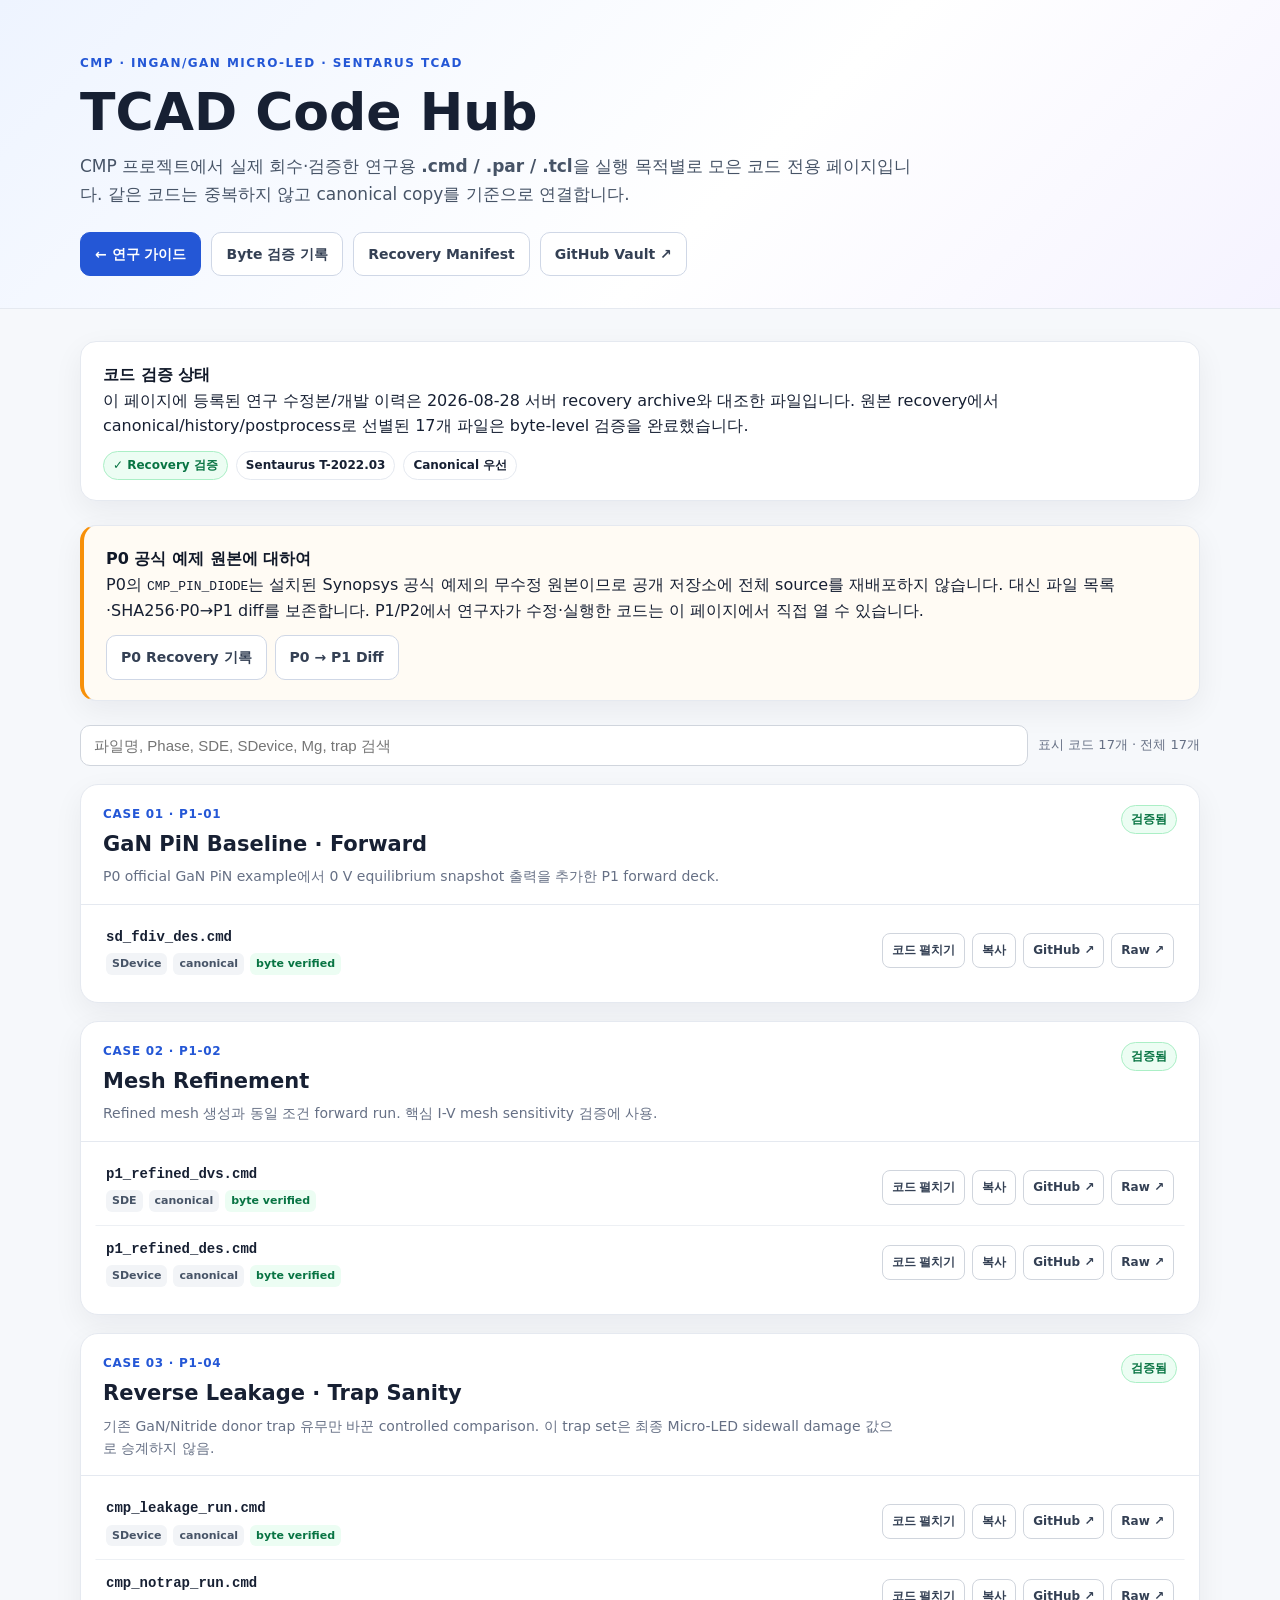
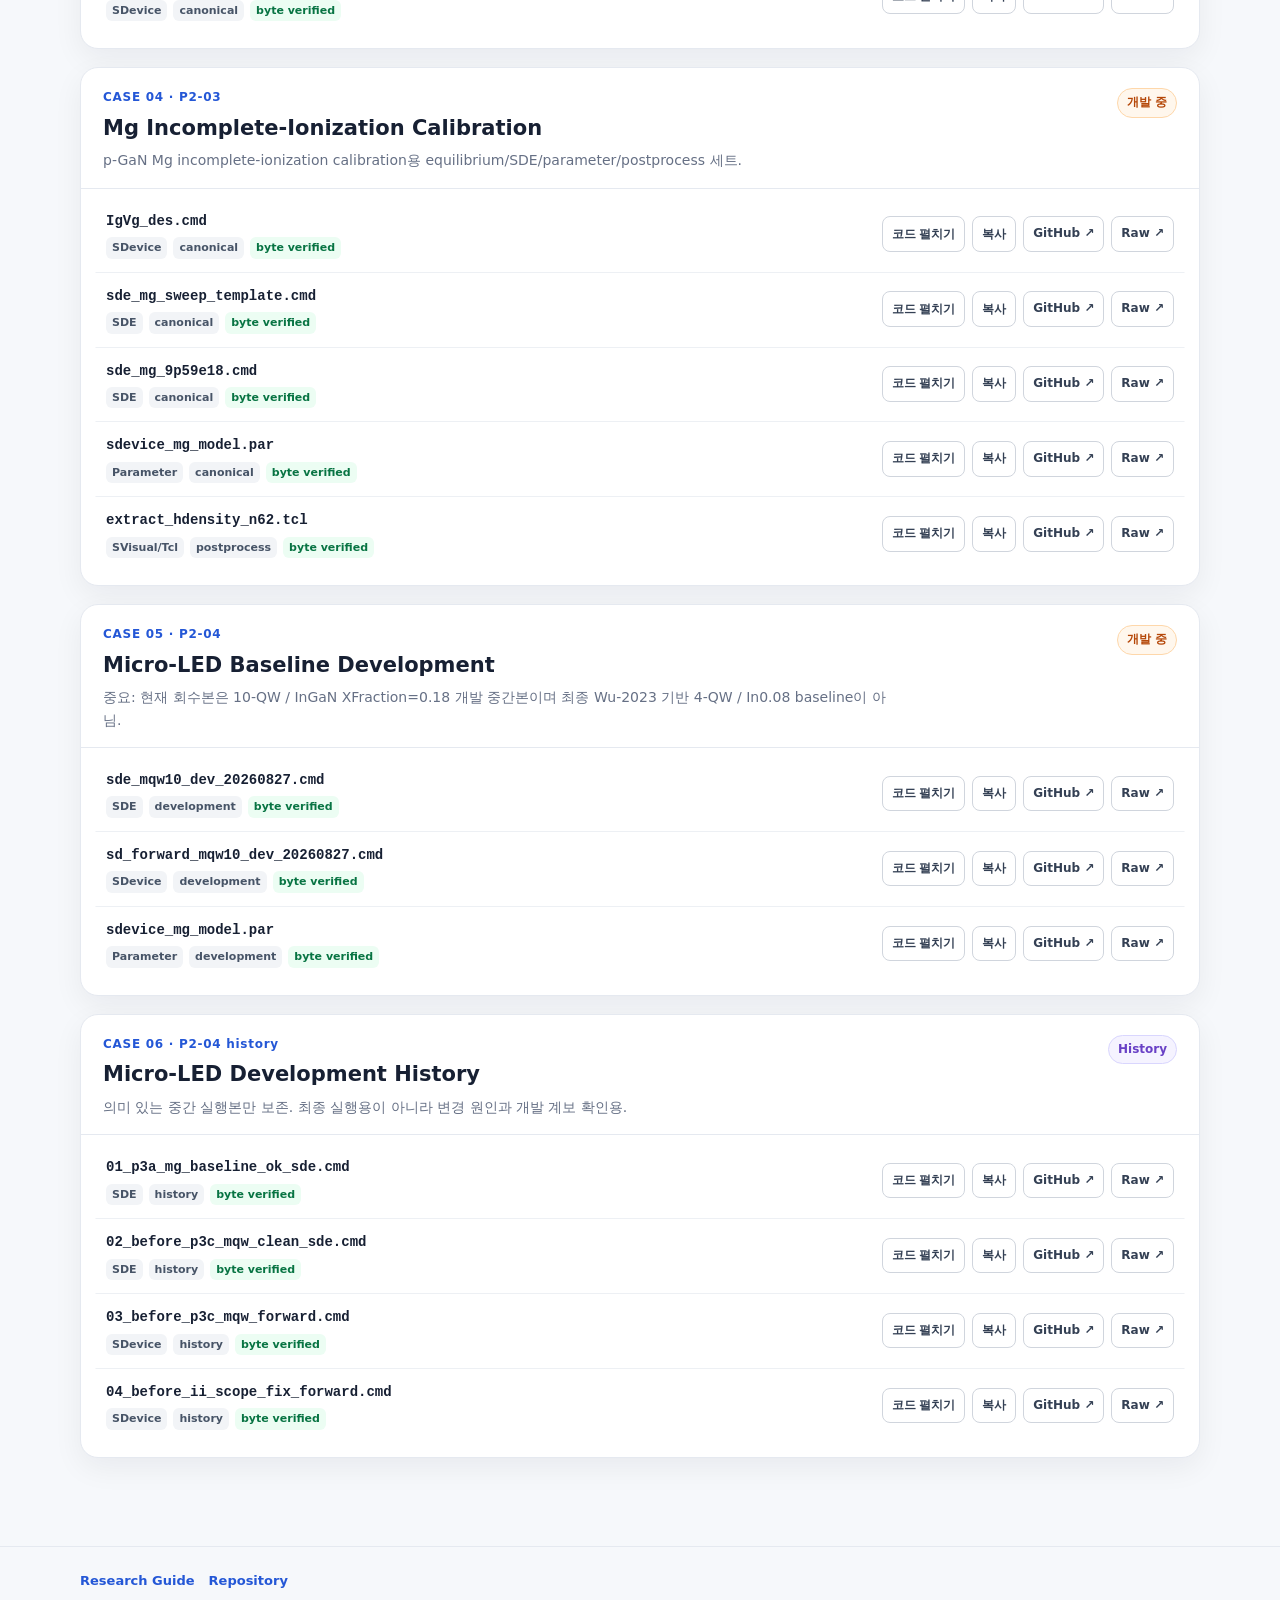
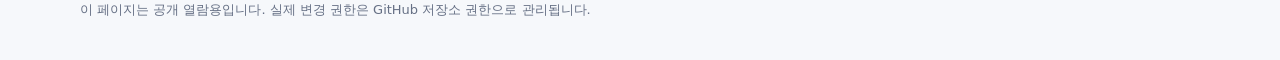
==== cmp-microled-code/index.html @ 0dbc2d39 "Create CMP TCAD code collection site" ====
<!doctype html>
<html lang="ko">
<head>
<meta charset="utf-8" />
<meta name="viewport" content="width=device-width, initial-scale=1" />
<title>CMP Micro-LED TCAD Code Hub</title>
<meta name="description" content="CMP InGaN/GaN Micro-LED Sentaurus TCAD command, parameter and Tcl code collection" />
<style>
:root{--bg:#f6f8fb;--card:#fff;--ink:#172033;--muted:#667085;--line:#e5e9f0;--blue:#2457d6;--blue2:#eef4ff;--green:#087443;--greenbg:#ecfdf3;--orange:#b54708;--orangebg:#fff7ed;--purple:#6941c6;--purplebg:#f5f3ff;--shadow:0 10px 30px rgba(16,24,40,.06)}
*{box-sizing:border-box}body{margin:0;background:var(--bg);color:var(--ink);font-family:Inter,Pretendard,"Noto Sans KR",system-ui,-apple-system,BlinkMacSystemFont,"Segoe UI",sans-serif;line-height:1.6}.wrap{width:min(1120px,calc(100% - 32px));margin:0 auto}.hero{padding:54px 0 32px;background:linear-gradient(135deg,#eef4ff 0%,#fff 58%,#f5f3ff 100%);border-bottom:1px solid var(--line)}.eyebrow{font-size:12px;font-weight:800;letter-spacing:.12em;color:var(--blue);text-transform:uppercase}.hero h1{font-size:clamp(30px,5vw,52px);line-height:1.12;margin:10px 0 12px}.lead{max-width:850px;color:#475467;font-size:17px;margin:0}.hero-actions{display:flex;flex-wrap:wrap;gap:10px;margin-top:24px}.btn{display:inline-flex;align-items:center;gap:7px;border:1px solid #cfd7e6;border-radius:10px;background:#fff;color:#344054;text-decoration:none;padding:10px 14px;font-weight:750;font-size:14px;cursor:pointer}.btn:hover{border-color:#9eb3df;transform:translateY(-1px)}.btn.primary{background:var(--blue);color:#fff;border-color:var(--blue)}main{padding:32px 0 70px}.notice{background:#fff;border:1px solid var(--line);border-radius:16px;padding:20px 22px;box-shadow:var(--shadow);margin-bottom:24px}.notice strong{color:#101828}.warning{border-left:4px solid #f79009;background:#fffbf4}.meta-row{display:flex;flex-wrap:wrap;gap:8px;margin-top:12px}.badge{display:inline-flex;align-items:center;border-radius:999px;padding:4px 9px;font-size:12px;font-weight:800;border:1px solid var(--line);background:#fff}.badge.ok{color:var(--green);background:var(--greenbg);border-color:#abefc6}.badge.dev{color:var(--orange);background:var(--orangebg);border-color:#fed7aa}.badge.history{color:var(--purple);background:var(--purplebg);border-color:#d9d6fe}.toolbar{display:flex;gap:10px;align-items:center;margin:24px 0 18px}.search{flex:1;border:1px solid #d0d5dd;border-radius:10px;padding:11px 13px;font-size:15px;background:#fff}.count{font-size:13px;color:var(--muted);white-space:nowrap}.group{background:var(--card);border:1px solid var(--line);border-radius:18px;box-shadow:var(--shadow);margin:0 0 18px;overflow:hidden}.group-head{padding:20px 22px 16px;border-bottom:1px solid var(--line);display:flex;gap:18px;justify-content:space-between;align-items:flex-start}.group-kicker{font-size:12px;font-weight:850;color:var(--blue);letter-spacing:.06em}.group h2{margin:4px 0 4px;font-size:21px}.group-note{margin:0;color:var(--muted);font-size:14px;max-width:800px}.file-list{padding:8px 14px 14px}.file{border:1px solid transparent;border-radius:12px;padding:12px 10px}.file+.file{border-top-color:#edf0f4;border-top-left-radius:0;border-top-right-radius:0}.file-top{display:flex;gap:12px;justify-content:space-between;align-items:center}.file-name{font-family:"Cascadia Code","SFMono-Regular",Consolas,monospace;font-size:14px;font-weight:700;overflow-wrap:anywhere}.file-sub{display:flex;flex-wrap:wrap;gap:6px;margin-top:5px}.mini{font-size:11px;font-weight:800;color:#475467;background:#f2f4f7;border-radius:6px;padding:2px 6px}.mini.verified{color:var(--green);background:var(--greenbg)}.file-actions{display:flex;flex-wrap:wrap;gap:7px;justify-content:flex-end}.smallbtn{border:1px solid #d0d5dd;border-radius:8px;background:#fff;color:#344054;padding:7px 9px;font-size:12px;font-weight:750;text-decoration:none;cursor:pointer}.smallbtn:hover{background:#f9fafb}.codebox{display:none;margin-top:11px;background:#101828;color:#e4e7ec;border-radius:10px;padding:14px;max-height:520px;overflow:auto;font-family:"Cascadia Code","SFMono-Regular",Consolas,monospace;font-size:12px;line-height:1.55;white-space:pre}.codebox.open{display:block}.empty{padding:40px;text-align:center;color:var(--muted)}footer{border-top:1px solid var(--line);padding:24px 0 40px;color:var(--muted);font-size:13px}.footlinks{display:flex;flex-wrap:wrap;gap:14px;margin-bottom:8px}.footlinks a{color:var(--blue);text-decoration:none;font-weight:750}@media(max-width:700px){.group-head,.file-top{flex-direction:column}.file-actions{justify-content:flex-start}.toolbar{align-items:stretch;flex-direction:column}.count{white-space:normal}}
</style>
</head>
<body>
<header class="hero"><div class="wrap">
  <div class="eyebrow">CMP · InGaN/GaN MICRO-LED · SENTARUS TCAD</div>
  <h1>TCAD Code Hub</h1>
  <p class="lead">CMP 프로젝트에서 실제 회수·검증한 연구용 <strong>.cmd / .par / .tcl</strong>을 실행 목적별로 모은 코드 전용 페이지입니다. 같은 코드는 중복하지 않고 canonical copy를 기준으로 연결합니다.</p>
  <div class="hero-actions">
    <a class="btn primary" href="../cmp-microled-guide/">← 연구 가이드</a>
    <a class="btn" href="../cmp-microled-guide/tcad-vault/2026-08-28_COMMAND_BYTE_VERIFICATION.md">Byte 검증 기록</a>
    <a class="btn" href="../cmp-microled-guide/tcad-vault/2026-08-28_COMMAND_RECOVERY_MANIFEST.md">Recovery Manifest</a>
    <a class="btn" href="https://github.com/TaekGyu0801/LEE-TAEK-GYU.github.io/tree/main/cmp-microled-guide/tcad-vault" target="_blank" rel="noopener">GitHub Vault ↗</a>
  </div>
</div></header>
<main class="wrap">
  <section class="notice">
    <strong>코드 검증 상태</strong><br>
    이 페이지에 등록된 연구 수정본/개발 이력은 2026-08-28 서버 recovery archive와 대조한 파일입니다. 원본 recovery에서 canonical/history/postprocess로 선별된 17개 파일은 byte-level 검증을 완료했습니다.
    <div class="meta-row"><span class="badge ok">✓ Recovery 검증</span><span class="badge">Sentaurus T-2022.03</span><span class="badge">Canonical 우선</span></div>
  </section>
  <section class="notice warning">
    <strong>P0 공식 예제 원본에 대하여</strong><br>
    P0의 <code>CMP_PIN_DIODE</code>는 설치된 Synopsys 공식 예제의 무수정 원본이므로 공개 저장소에 전체 source를 재배포하지 않습니다. 대신 파일 목록·SHA256·P0→P1 diff를 보존합니다. P1/P2에서 연구자가 수정·실행한 코드는 이 페이지에서 직접 열 수 있습니다.
    <div class="meta-row"><a class="btn" href="../cmp-microled-guide/tcad-vault/P0/P0-02/README.md">P0 Recovery 기록</a><a class="btn" href="../cmp-microled-guide/tcad-vault/P0/P0-02/P0_TO_P1_DIFF.md">P0 → P1 Diff</a></div>
  </section>

  <div class="toolbar"><input id="search" class="search" type="search" placeholder="파일명, Phase, SDE, SDevice, Mg, trap 검색" /><div id="count" class="count">불러오는 중…</div></div>
  <div id="groups"><div class="empty">코드 목록 불러오는 중…</div></div>
</main>
<footer><div class="wrap"><div class="footlinks"><a href="../cmp-microled-guide/">Research Guide</a><a href="https://github.com/TaekGyu0801/LEE-TAEK-GYU.github.io" target="_blank" rel="noopener">Repository</a></div><div>이 페이지는 공개 열람용입니다. 실제 변경 권한은 GitHub 저장소 권한으로 관리됩니다.</div></div></footer>
<script>
const repo='TaekGyu0801/LEE-TAEK-GYU.github.io';
const branch='main';
let manifest=null;
const groupsEl=document.getElementById('groups');
const searchEl=document.getElementById('search');
const countEl=document.getElementById('count');
const esc=s=>String(s).replace(/[&<>"']/g,c=>({'&':'&amp;','<':'&lt;','>':'&gt;','"':'&quot;',"'":'&#039;'}[c]));
function statusBadge(s){
 if(s==='verified') return '<span class="badge ok">검증됨</span>';
 if(s==='development'||s==='in-progress') return '<span class="badge dev">개발 중</span>';
 return '<span class="badge history">History</span>';
}
function gh(path){return `https://github.com/${repo}/blob/${branch}/${path}`}
function raw(path){return `https://raw.githubusercontent.com/${repo}/${branch}/${path}`}
function local(path){return `../${path}`}
function render(q=''){
 const query=q.trim().toLowerCase(); let visibleFiles=0; let html='';
 for(const g of manifest.groups){
   const files=g.files.filter(f=>!query || `${g.phase} ${g.title} ${g.note} ${f.name} ${f.type} ${f.state}`.toLowerCase().includes(query));
   if(!files.length) continue; visibleFiles+=files.length;
   html+=`<section class="group"><div class="group-head"><div><div class="group-kicker">CASE ${esc(g.id)} · ${esc(g.phase)}</div><h2>${esc(g.title)}</h2><p class="group-note">${esc(g.note)}</p></div>${statusBadge(g.status)}</div><div class="file-list">`;
   for(const f of files){
     html+=`<article class="file" data-path="${esc(f.path)}"><div class="file-top"><div><div class="file-name">${esc(f.name)}</div><div class="file-sub"><span class="mini">${esc(f.type)}</span><span class="mini">${esc(f.state)}</span>${f.verified?'<span class="mini verified">byte verified</span>':''}</div></div><div class="file-actions"><button class="smallbtn view" type="button">코드 펼치기</button><button class="smallbtn copy" type="button">복사</button><a class="smallbtn" href="${gh(f.path)}" target="_blank" rel="noopener">GitHub ↗</a><a class="smallbtn" href="${raw(f.path)}" target="_blank" rel="noopener">Raw ↗</a></div></div><pre class="codebox">코드 불러오는 중…</pre></article>`;
   }
   html+='</div></section>';
 }
 groupsEl.innerHTML=html||'<div class="empty">검색 결과가 없습니다.</div>';
 countEl.textContent=`표시 코드 ${visibleFiles}개 · 전체 ${manifest.groups.reduce((n,g)=>n+g.files.length,0)}개`;
 wire();
}
async function getCode(article){
 const box=article.querySelector('.codebox');
 if(box.dataset.loaded==='1') return box.textContent;
 const path=article.dataset.path;
 const r=await fetch(local(path),{cache:'no-store'});
 if(!r.ok) throw new Error(`HTTP ${r.status}`);
 const text=await r.text(); box.textContent=text; box.dataset.loaded='1'; return text;
}
function wire(){
 document.querySelectorAll('.file').forEach(a=>{
   a.querySelector('.view')?.addEventListener('click',async e=>{const box=a.querySelector('.codebox'); if(box.classList.contains('open')){box.classList.remove('open');e.currentTarget.textContent='코드 펼치기';return;} try{await getCode(a);box.classList.add('open');e.currentTarget.textContent='코드 접기';}catch(err){box.textContent='코드를 불러오지 못했습니다. GitHub/Raw 버튼을 사용해 주세요.';box.classList.add('open');}});
   a.querySelector('.copy')?.addEventListener('click',async e=>{try{const text=await getCode(a);await navigator.clipboard.writeText(text);const old=e.currentTarget.textContent;e.currentTarget.textContent='복사됨 ✓';setTimeout(()=>e.currentTarget.textContent=old,1200);}catch(err){e.currentTarget.textContent='복사 실패';}});
 });
}
fetch('code-manifest.json',{cache:'no-store'}).then(r=>r.json()).then(m=>{manifest=m;render();}).catch(()=>groupsEl.innerHTML='<div class="empty">code-manifest.json을 불러오지 못했습니다.</div>');
searchEl.addEventListener('input',()=>manifest&&render(searchEl.value));
</script>
</body>
</html>
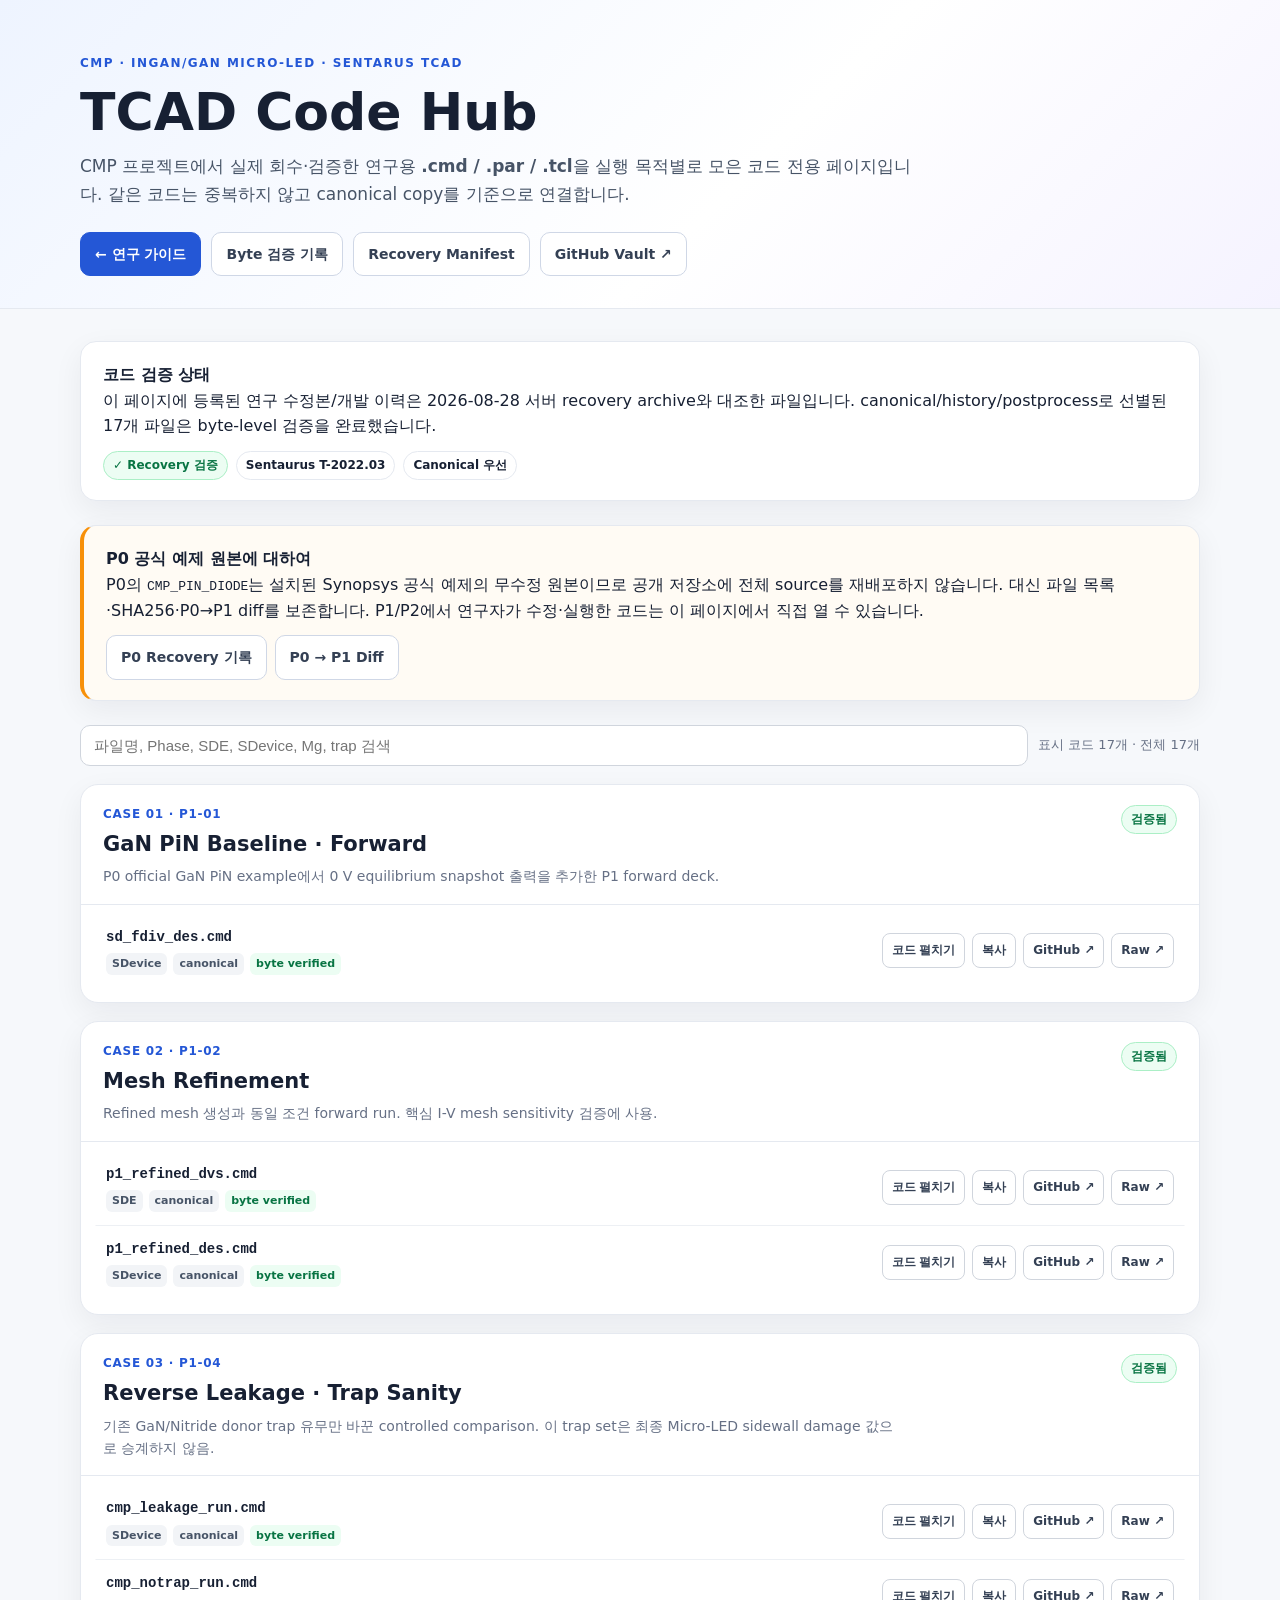
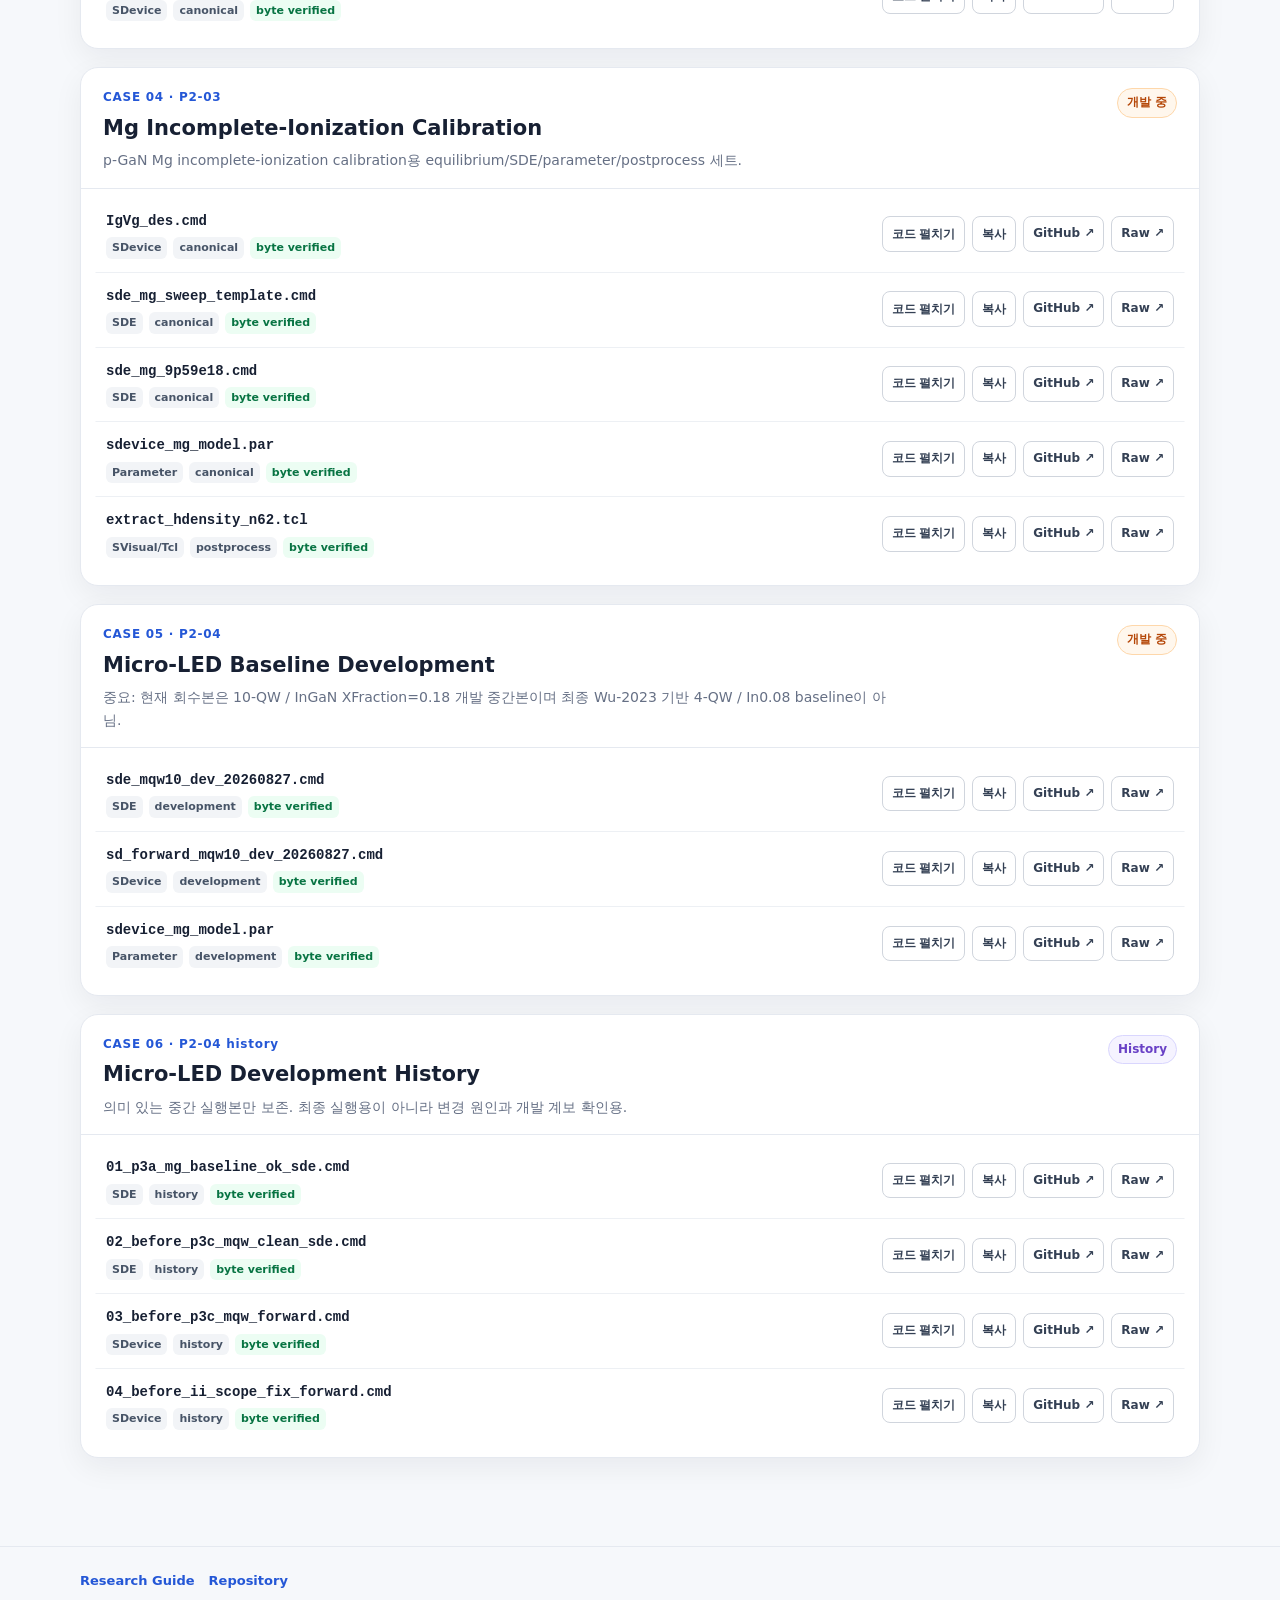
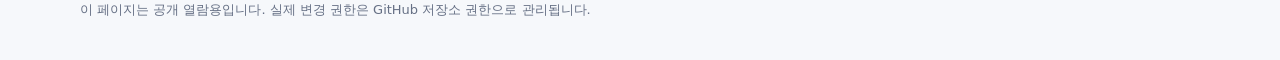
==== commit d6ec1194: "Fix Code Hub expandable code loading with Raw and GitHub API fallback" ====
--- a/cmp-microled-code/index.html
+++ b/cmp-microled-code/index.html
@@ -3,11 +3,12 @@
 <head>
 <meta charset="utf-8" />
 <meta name="viewport" content="width=device-width, initial-scale=1" />
+<meta http-equiv="Cache-Control" content="no-cache, no-store, must-revalidate" />
 <title>CMP Micro-LED TCAD Code Hub</title>
 <meta name="description" content="CMP InGaN/GaN Micro-LED Sentaurus TCAD command, parameter and Tcl code collection" />
 <style>
-:root{--bg:#f6f8fb;--card:#fff;--ink:#172033;--muted:#667085;--line:#e5e9f0;--blue:#2457d6;--blue2:#eef4ff;--green:#087443;--greenbg:#ecfdf3;--orange:#b54708;--orangebg:#fff7ed;--purple:#6941c6;--purplebg:#f5f3ff;--shadow:0 10px 30px rgba(16,24,40,.06)}
-*{box-sizing:border-box}body{margin:0;background:var(--bg);color:var(--ink);font-family:Inter,Pretendard,"Noto Sans KR",system-ui,-apple-system,BlinkMacSystemFont,"Segoe UI",sans-serif;line-height:1.6}.wrap{width:min(1120px,calc(100% - 32px));margin:0 auto}.hero{padding:54px 0 32px;background:linear-gradient(135deg,#eef4ff 0%,#fff 58%,#f5f3ff 100%);border-bottom:1px solid var(--line)}.eyebrow{font-size:12px;font-weight:800;letter-spacing:.12em;color:var(--blue);text-transform:uppercase}.hero h1{font-size:clamp(30px,5vw,52px);line-height:1.12;margin:10px 0 12px}.lead{max-width:850px;color:#475467;font-size:17px;margin:0}.hero-actions{display:flex;flex-wrap:wrap;gap:10px;margin-top:24px}.btn{display:inline-flex;align-items:center;gap:7px;border:1px solid #cfd7e6;border-radius:10px;background:#fff;color:#344054;text-decoration:none;padding:10px 14px;font-weight:750;font-size:14px;cursor:pointer}.btn:hover{border-color:#9eb3df;transform:translateY(-1px)}.btn.primary{background:var(--blue);color:#fff;border-color:var(--blue)}main{padding:32px 0 70px}.notice{background:#fff;border:1px solid var(--line);border-radius:16px;padding:20px 22px;box-shadow:var(--shadow);margin-bottom:24px}.notice strong{color:#101828}.warning{border-left:4px solid #f79009;background:#fffbf4}.meta-row{display:flex;flex-wrap:wrap;gap:8px;margin-top:12px}.badge{display:inline-flex;align-items:center;border-radius:999px;padding:4px 9px;font-size:12px;font-weight:800;border:1px solid var(--line);background:#fff}.badge.ok{color:var(--green);background:var(--greenbg);border-color:#abefc6}.badge.dev{color:var(--orange);background:var(--orangebg);border-color:#fed7aa}.badge.history{color:var(--purple);background:var(--purplebg);border-color:#d9d6fe}.toolbar{display:flex;gap:10px;align-items:center;margin:24px 0 18px}.search{flex:1;border:1px solid #d0d5dd;border-radius:10px;padding:11px 13px;font-size:15px;background:#fff}.count{font-size:13px;color:var(--muted);white-space:nowrap}.group{background:var(--card);border:1px solid var(--line);border-radius:18px;box-shadow:var(--shadow);margin:0 0 18px;overflow:hidden}.group-head{padding:20px 22px 16px;border-bottom:1px solid var(--line);display:flex;gap:18px;justify-content:space-between;align-items:flex-start}.group-kicker{font-size:12px;font-weight:850;color:var(--blue);letter-spacing:.06em}.group h2{margin:4px 0 4px;font-size:21px}.group-note{margin:0;color:var(--muted);font-size:14px;max-width:800px}.file-list{padding:8px 14px 14px}.file{border:1px solid transparent;border-radius:12px;padding:12px 10px}.file+.file{border-top-color:#edf0f4;border-top-left-radius:0;border-top-right-radius:0}.file-top{display:flex;gap:12px;justify-content:space-between;align-items:center}.file-name{font-family:"Cascadia Code","SFMono-Regular",Consolas,monospace;font-size:14px;font-weight:700;overflow-wrap:anywhere}.file-sub{display:flex;flex-wrap:wrap;gap:6px;margin-top:5px}.mini{font-size:11px;font-weight:800;color:#475467;background:#f2f4f7;border-radius:6px;padding:2px 6px}.mini.verified{color:var(--green);background:var(--greenbg)}.file-actions{display:flex;flex-wrap:wrap;gap:7px;justify-content:flex-end}.smallbtn{border:1px solid #d0d5dd;border-radius:8px;background:#fff;color:#344054;padding:7px 9px;font-size:12px;font-weight:750;text-decoration:none;cursor:pointer}.smallbtn:hover{background:#f9fafb}.codebox{display:none;margin-top:11px;background:#101828;color:#e4e7ec;border-radius:10px;padding:14px;max-height:520px;overflow:auto;font-family:"Cascadia Code","SFMono-Regular",Consolas,monospace;font-size:12px;line-height:1.55;white-space:pre}.codebox.open{display:block}.empty{padding:40px;text-align:center;color:var(--muted)}footer{border-top:1px solid var(--line);padding:24px 0 40px;color:var(--muted);font-size:13px}.footlinks{display:flex;flex-wrap:wrap;gap:14px;margin-bottom:8px}.footlinks a{color:var(--blue);text-decoration:none;font-weight:750}@media(max-width:700px){.group-head,.file-top{flex-direction:column}.file-actions{justify-content:flex-start}.toolbar{align-items:stretch;flex-direction:column}.count{white-space:normal}}
+:root{--bg:#f6f8fb;--card:#fff;--ink:#172033;--muted:#667085;--line:#e5e9f0;--blue:#2457d6;--green:#087443;--greenbg:#ecfdf3;--orange:#b54708;--orangebg:#fff7ed;--purple:#6941c6;--purplebg:#f5f3ff;--shadow:0 10px 30px rgba(16,24,40,.06)}
+*{box-sizing:border-box}body{margin:0;background:var(--bg);color:var(--ink);font-family:Inter,Pretendard,"Noto Sans KR",system-ui,-apple-system,BlinkMacSystemFont,"Segoe UI",sans-serif;line-height:1.6}.wrap{width:min(1120px,calc(100% - 32px));margin:0 auto}.hero{padding:54px 0 32px;background:linear-gradient(135deg,#eef4ff 0%,#fff 58%,#f5f3ff 100%);border-bottom:1px solid var(--line)}.eyebrow{font-size:12px;font-weight:800;letter-spacing:.12em;color:var(--blue);text-transform:uppercase}.hero h1{font-size:clamp(30px,5vw,52px);line-height:1.12;margin:10px 0 12px}.lead{max-width:850px;color:#475467;font-size:17px;margin:0}.hero-actions{display:flex;flex-wrap:wrap;gap:10px;margin-top:24px}.btn{display:inline-flex;align-items:center;gap:7px;border:1px solid #cfd7e6;border-radius:10px;background:#fff;color:#344054;text-decoration:none;padding:10px 14px;font-weight:750;font-size:14px;cursor:pointer}.btn:hover{border-color:#9eb3df;transform:translateY(-1px)}.btn.primary{background:var(--blue);color:#fff;border-color:var(--blue)}main{padding:32px 0 70px}.notice{background:#fff;border:1px solid var(--line);border-radius:16px;padding:20px 22px;box-shadow:var(--shadow);margin-bottom:24px}.warning{border-left:4px solid #f79009;background:#fffbf4}.meta-row{display:flex;flex-wrap:wrap;gap:8px;margin-top:12px}.badge{display:inline-flex;align-items:center;border-radius:999px;padding:4px 9px;font-size:12px;font-weight:800;border:1px solid var(--line);background:#fff}.badge.ok{color:var(--green);background:var(--greenbg);border-color:#abefc6}.badge.dev{color:var(--orange);background:var(--orangebg);border-color:#fed7aa}.badge.history{color:var(--purple);background:var(--purplebg);border-color:#d9d6fe}.toolbar{display:flex;gap:10px;align-items:center;margin:24px 0 18px}.search{flex:1;border:1px solid #d0d5dd;border-radius:10px;padding:11px 13px;font-size:15px;background:#fff}.count{font-size:13px;color:var(--muted);white-space:nowrap}.group{background:var(--card);border:1px solid var(--line);border-radius:18px;box-shadow:var(--shadow);margin:0 0 18px;overflow:hidden}.group-head{padding:20px 22px 16px;border-bottom:1px solid var(--line);display:flex;gap:18px;justify-content:space-between;align-items:flex-start}.group-kicker{font-size:12px;font-weight:850;color:var(--blue);letter-spacing:.06em}.group h2{margin:4px 0;font-size:21px}.group-note{margin:0;color:var(--muted);font-size:14px;max-width:800px}.file-list{padding:8px 14px 14px}.file{border:1px solid transparent;border-radius:12px;padding:12px 10px}.file+.file{border-top-color:#edf0f4;border-top-left-radius:0;border-top-right-radius:0}.file-top{display:flex;gap:12px;justify-content:space-between;align-items:center}.file-name{font-family:"Cascadia Code","SFMono-Regular",Consolas,monospace;font-size:14px;font-weight:700;overflow-wrap:anywhere}.file-sub{display:flex;flex-wrap:wrap;gap:6px;margin-top:5px}.mini{font-size:11px;font-weight:800;color:#475467;background:#f2f4f7;border-radius:6px;padding:2px 6px}.mini.verified{color:var(--green);background:var(--greenbg)}.file-actions{display:flex;flex-wrap:wrap;gap:7px;justify-content:flex-end}.smallbtn{border:1px solid #d0d5dd;border-radius:8px;background:#fff;color:#344054;padding:7px 9px;font-size:12px;font-weight:750;text-decoration:none;cursor:pointer}.smallbtn:hover{background:#f9fafb}.codebox{display:none;margin-top:11px;background:#101828;color:#e4e7ec;border-radius:10px;padding:14px;max-height:520px;overflow:auto;font-family:"Cascadia Code","SFMono-Regular",Consolas,monospace;font-size:12px;line-height:1.55;white-space:pre}.codebox.open{display:block}.codebox.loading{color:#b2ccff}.codebox.error{color:#fecdca}.empty{padding:40px;text-align:center;color:var(--muted)}footer{border-top:1px solid var(--line);padding:24px 0 40px;color:var(--muted);font-size:13px}.footlinks{display:flex;flex-wrap:wrap;gap:14px;margin-bottom:8px}.footlinks a{color:var(--blue);text-decoration:none;font-weight:750}@media(max-width:700px){.group-head,.file-top{flex-direction:column}.file-actions{justify-content:flex-start}.toolbar{align-items:stretch;flex-direction:column}.count{white-space:normal}}
 </style>
 </head>
 <body>
@@ -25,7 +26,7 @@
 <main class="wrap">
   <section class="notice">
     <strong>코드 검증 상태</strong><br>
-    이 페이지에 등록된 연구 수정본/개발 이력은 2026-08-28 서버 recovery archive와 대조한 파일입니다. 원본 recovery에서 canonical/history/postprocess로 선별된 17개 파일은 byte-level 검증을 완료했습니다.
+    이 페이지에 등록된 연구 수정본/개발 이력은 2026-08-28 서버 recovery archive와 대조한 파일입니다. canonical/history/postprocess로 선별된 17개 파일은 byte-level 검증을 완료했습니다.
     <div class="meta-row"><span class="badge ok">✓ Recovery 검증</span><span class="badge">Sentaurus T-2022.03</span><span class="badge">Canonical 우선</span></div>
   </section>
   <section class="notice warning">
@@ -33,7 +34,6 @@
     P0의 <code>CMP_PIN_DIODE</code>는 설치된 Synopsys 공식 예제의 무수정 원본이므로 공개 저장소에 전체 source를 재배포하지 않습니다. 대신 파일 목록·SHA256·P0→P1 diff를 보존합니다. P1/P2에서 연구자가 수정·실행한 코드는 이 페이지에서 직접 열 수 있습니다.
     <div class="meta-row"><a class="btn" href="../cmp-microled-guide/tcad-vault/P0/P0-02/README.md">P0 Recovery 기록</a><a class="btn" href="../cmp-microled-guide/tcad-vault/P0/P0-02/P0_TO_P1_DIFF.md">P0 → P1 Diff</a></div>
   </section>
-
   <div class="toolbar"><input id="search" class="search" type="search" placeholder="파일명, Phase, SDE, SDevice, Mg, trap 검색" /><div id="count" class="count">불러오는 중…</div></div>
   <div id="groups"><div class="empty">코드 목록 불러오는 중…</div></div>
 </main>
@@ -46,45 +46,57 @@
 const searchEl=document.getElementById('search');
 const countEl=document.getElementById('count');
 const esc=s=>String(s).replace(/[&<>"']/g,c=>({'&':'&amp;','<':'&lt;','>':'&gt;','"':'&quot;',"'":'&#039;'}[c]));
-function statusBadge(s){
- if(s==='verified') return '<span class="badge ok">검증됨</span>';
- if(s==='development'||s==='in-progress') return '<span class="badge dev">개발 중</span>';
- return '<span class="badge history">History</span>';
-}
+function statusBadge(s){if(s==='verified')return '<span class="badge ok">검증됨</span>';if(s==='development'||s==='in-progress')return '<span class="badge dev">개발 중</span>';return '<span class="badge history">History</span>'}
 function gh(path){return `https://github.com/${repo}/blob/${branch}/${path}`}
 function raw(path){return `https://raw.githubusercontent.com/${repo}/${branch}/${path}`}
-function local(path){return `../${path}`}
+function api(path){return `https://api.github.com/repos/${repo}/contents/${path.split('/').map(encodeURIComponent).join('/')}?ref=${branch}`}
 function render(q=''){
- const query=q.trim().toLowerCase(); let visibleFiles=0; let html='';
+ const query=q.trim().toLowerCase();let visibleFiles=0;let html='';
  for(const g of manifest.groups){
-   const files=g.files.filter(f=>!query || `${g.phase} ${g.title} ${g.note} ${f.name} ${f.type} ${f.state}`.toLowerCase().includes(query));
-   if(!files.length) continue; visibleFiles+=files.length;
-   html+=`<section class="group"><div class="group-head"><div><div class="group-kicker">CASE ${esc(g.id)} · ${esc(g.phase)}</div><h2>${esc(g.title)}</h2><p class="group-note">${esc(g.note)}</p></div>${statusBadge(g.status)}</div><div class="file-list">`;
-   for(const f of files){
-     html+=`<article class="file" data-path="${esc(f.path)}"><div class="file-top"><div><div class="file-name">${esc(f.name)}</div><div class="file-sub"><span class="mini">${esc(f.type)}</span><span class="mini">${esc(f.state)}</span>${f.verified?'<span class="mini verified">byte verified</span>':''}</div></div><div class="file-actions"><button class="smallbtn view" type="button">코드 펼치기</button><button class="smallbtn copy" type="button">복사</button><a class="smallbtn" href="${gh(f.path)}" target="_blank" rel="noopener">GitHub ↗</a><a class="smallbtn" href="${raw(f.path)}" target="_blank" rel="noopener">Raw ↗</a></div></div><pre class="codebox">코드 불러오는 중…</pre></article>`;
-   }
-   html+='</div></section>';
+  const files=g.files.filter(f=>!query||`${g.phase} ${g.title} ${g.note} ${f.name} ${f.type} ${f.state}`.toLowerCase().includes(query));
+  if(!files.length)continue;visibleFiles+=files.length;
+  html+=`<section class="group"><div class="group-head"><div><div class="group-kicker">CASE ${esc(g.id)} · ${esc(g.phase)}</div><h2>${esc(g.title)}</h2><p class="group-note">${esc(g.note)}</p></div>${statusBadge(g.status)}</div><div class="file-list">`;
+  for(const f of files){html+=`<article class="file" data-path="${esc(f.path)}"><div class="file-top"><div><div class="file-name">${esc(f.name)}</div><div class="file-sub"><span class="mini">${esc(f.type)}</span><span class="mini">${esc(f.state)}</span>${f.verified?'<span class="mini verified">byte verified</span>':''}</div></div><div class="file-actions"><button class="smallbtn view" type="button">코드 펼치기</button><button class="smallbtn copy" type="button">복사</button><a class="smallbtn" href="${gh(f.path)}" target="_blank" rel="noopener">GitHub ↗</a><a class="smallbtn" href="${raw(f.path)}" target="_blank" rel="noopener">Raw ↗</a></div></div><pre class="codebox"></pre></article>`}
+  html+='</div></section>';
  }
  groupsEl.innerHTML=html||'<div class="empty">검색 결과가 없습니다.</div>';
  countEl.textContent=`표시 코드 ${visibleFiles}개 · 전체 ${manifest.groups.reduce((n,g)=>n+g.files.length,0)}개`;
  wire();
 }
+function decodeBase64Utf8(value){const binary=atob(value.replace(/\s/g,''));const bytes=Uint8Array.from(binary,c=>c.charCodeAt(0));return new TextDecoder('utf-8').decode(bytes)}
 async function getCode(article){
  const box=article.querySelector('.codebox');
- if(box.dataset.loaded==='1') return box.textContent;
+ if(box.dataset.loaded==='1')return box.textContent;
  const path=article.dataset.path;
- const r=await fetch(local(path),{cache:'no-store'});
- if(!r.ok) throw new Error(`HTTP ${r.status}`);
- const text=await r.text(); box.textContent=text; box.dataset.loaded='1'; return text;
+ box.classList.add('open','loading');box.classList.remove('error');box.textContent='코드 불러오는 중…';
+ try{
+  const r=await fetch(`${raw(path)}?v=${Date.now()}`,{cache:'no-store'});
+  if(r.ok){const text=await r.text();box.textContent=text;box.dataset.loaded='1';box.classList.remove('loading');return text}
+ }catch(e){}
+ try{
+  const r=await fetch(`${api(path)}&v=${Date.now()}`,{cache:'no-store',headers:{'Accept':'application/vnd.github+json'}});
+  if(!r.ok)throw new Error(`GitHub API HTTP ${r.status}`);
+  const data=await r.json();
+  const text=data.encoding==='base64'?decodeBase64Utf8(data.content||''):String(data.content||'');
+  if(!text)throw new Error('empty content');
+  box.textContent=text;box.dataset.loaded='1';box.classList.remove('loading');return text;
+ }catch(e){box.classList.remove('loading');box.classList.add('error');box.textContent=`코드를 자동으로 불러오지 못했습니다.\n오른쪽의 GitHub 또는 Raw 버튼으로 열어 주세요.\n\n오류: ${e.message}`;throw e}
 }
 function wire(){
- document.querySelectorAll('.file').forEach(a=>{
-   a.querySelector('.view')?.addEventListener('click',async e=>{const box=a.querySelector('.codebox'); if(box.classList.contains('open')){box.classList.remove('open');e.currentTarget.textContent='코드 펼치기';return;} try{await getCode(a);box.classList.add('open');e.currentTarget.textContent='코드 접기';}catch(err){box.textContent='코드를 불러오지 못했습니다. GitHub/Raw 버튼을 사용해 주세요.';box.classList.add('open');}});
-   a.querySelector('.copy')?.addEventListener('click',async e=>{try{const text=await getCode(a);await navigator.clipboard.writeText(text);const old=e.currentTarget.textContent;e.currentTarget.textContent='복사됨 ✓';setTimeout(()=>e.currentTarget.textContent=old,1200);}catch(err){e.currentTarget.textContent='복사 실패';}});
+ document.querySelectorAll('.file').forEach(article=>{
+  const view=article.querySelector('.view');const copy=article.querySelector('.copy');const box=article.querySelector('.codebox');
+  view?.addEventListener('click',async()=>{
+   if(box.classList.contains('open')&&box.dataset.loaded==='1'){box.classList.remove('open');view.textContent='코드 펼치기';return}
+   box.classList.add('open');view.textContent='코드 접기';try{await getCode(article)}catch(e){}
+  });
+  copy?.addEventListener('click',async()=>{try{const text=await getCode(article);await navigator.clipboard.writeText(text);copy.textContent='복사됨 ✓';setTimeout(()=>copy.textContent='복사',1200)}catch(e){copy.textContent='복사 실패';setTimeout(()=>copy.textContent='복사',1500)}});
  });
 }
-fetch('code-manifest.json',{cache:'no-store'}).then(r=>r.json()).then(m=>{manifest=m;render();}).catch(()=>groupsEl.innerHTML='<div class="empty">code-manifest.json을 불러오지 못했습니다.</div>');
+async function init(){
+ try{const r=await fetch(`code-manifest.json?v=${Date.now()}`,{cache:'no-store'});if(!r.ok)throw new Error(`HTTP ${r.status}`);manifest=await r.json();render()}catch(e){groupsEl.innerHTML=`<div class="empty">코드 목록을 불러오지 못했습니다.<br>${esc(e.message)}</div>`}
+}
 searchEl.addEventListener('input',()=>manifest&&render(searchEl.value));
+init();
 </script>
 </body>
 </html>
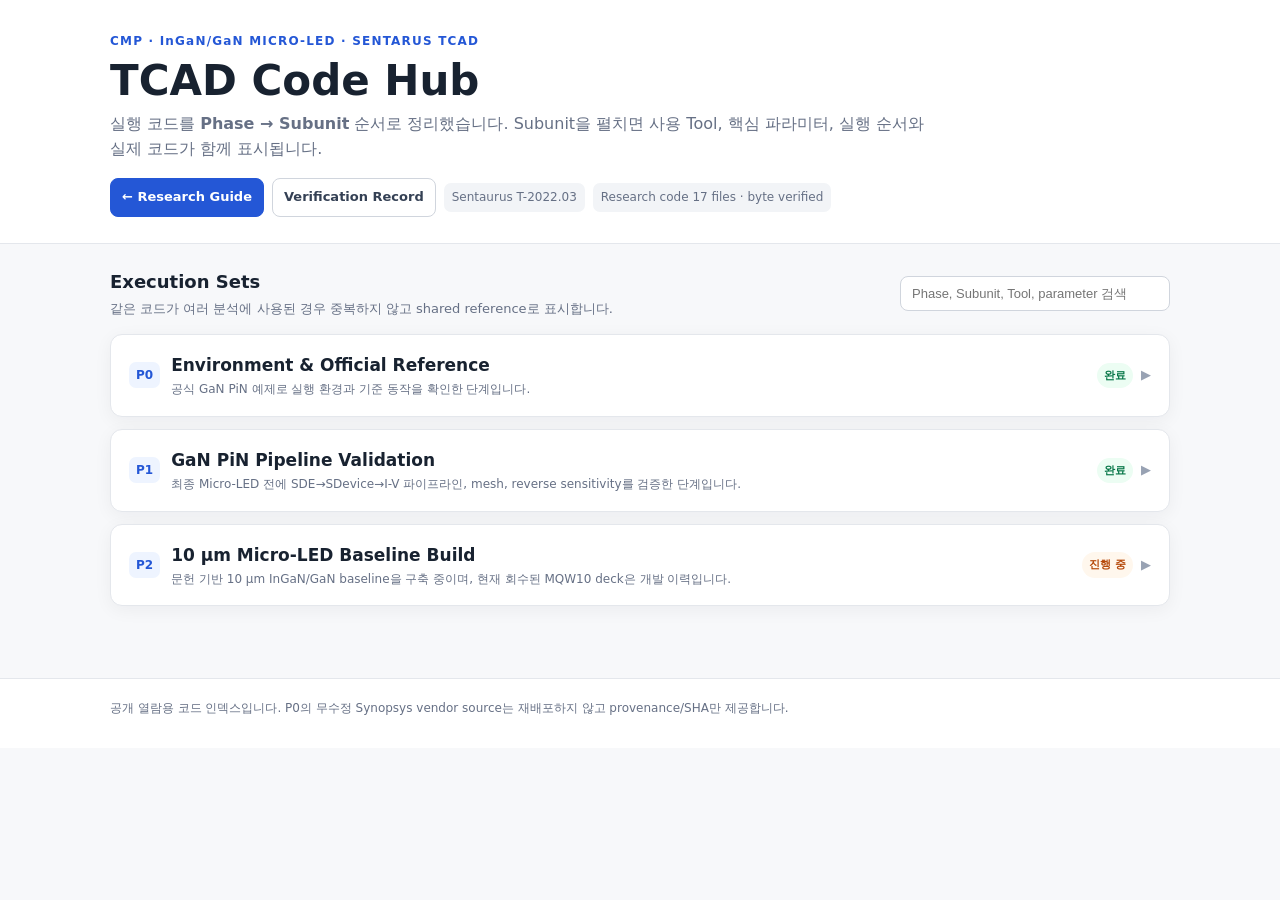
==== commit 72dbd751: "Redesign TCAD Code Hub for professor review" ====
--- a/cmp-microled-code/index.html
+++ b/cmp-microled-code/index.html
@@ -3,100 +3,58 @@
 <head>
 <meta charset="utf-8" />
 <meta name="viewport" content="width=device-width, initial-scale=1" />
-<meta http-equiv="Cache-Control" content="no-cache, no-store, must-revalidate" />
 <title>CMP Micro-LED TCAD Code Hub</title>
-<meta name="description" content="CMP InGaN/GaN Micro-LED Sentaurus TCAD command, parameter and Tcl code collection" />
+<meta name="description" content="Professor-facing CMP Micro-LED Sentaurus TCAD execution code hub" />
 <style>
-:root{--bg:#f6f8fb;--card:#fff;--ink:#172033;--muted:#667085;--line:#e5e9f0;--blue:#2457d6;--green:#087443;--greenbg:#ecfdf3;--orange:#b54708;--orangebg:#fff7ed;--purple:#6941c6;--purplebg:#f5f3ff;--shadow:0 10px 30px rgba(16,24,40,.06)}
-*{box-sizing:border-box}body{margin:0;background:var(--bg);color:var(--ink);font-family:Inter,Pretendard,"Noto Sans KR",system-ui,-apple-system,BlinkMacSystemFont,"Segoe UI",sans-serif;line-height:1.6}.wrap{width:min(1120px,calc(100% - 32px));margin:0 auto}.hero{padding:54px 0 32px;background:linear-gradient(135deg,#eef4ff 0%,#fff 58%,#f5f3ff 100%);border-bottom:1px solid var(--line)}.eyebrow{font-size:12px;font-weight:800;letter-spacing:.12em;color:var(--blue);text-transform:uppercase}.hero h1{font-size:clamp(30px,5vw,52px);line-height:1.12;margin:10px 0 12px}.lead{max-width:850px;color:#475467;font-size:17px;margin:0}.hero-actions{display:flex;flex-wrap:wrap;gap:10px;margin-top:24px}.btn{display:inline-flex;align-items:center;gap:7px;border:1px solid #cfd7e6;border-radius:10px;background:#fff;color:#344054;text-decoration:none;padding:10px 14px;font-weight:750;font-size:14px;cursor:pointer}.btn:hover{border-color:#9eb3df;transform:translateY(-1px)}.btn.primary{background:var(--blue);color:#fff;border-color:var(--blue)}main{padding:32px 0 70px}.notice{background:#fff;border:1px solid var(--line);border-radius:16px;padding:20px 22px;box-shadow:var(--shadow);margin-bottom:24px}.warning{border-left:4px solid #f79009;background:#fffbf4}.meta-row{display:flex;flex-wrap:wrap;gap:8px;margin-top:12px}.badge{display:inline-flex;align-items:center;border-radius:999px;padding:4px 9px;font-size:12px;font-weight:800;border:1px solid var(--line);background:#fff}.badge.ok{color:var(--green);background:var(--greenbg);border-color:#abefc6}.badge.dev{color:var(--orange);background:var(--orangebg);border-color:#fed7aa}.badge.history{color:var(--purple);background:var(--purplebg);border-color:#d9d6fe}.toolbar{display:flex;gap:10px;align-items:center;margin:24px 0 18px}.search{flex:1;border:1px solid #d0d5dd;border-radius:10px;padding:11px 13px;font-size:15px;background:#fff}.count{font-size:13px;color:var(--muted);white-space:nowrap}.group{background:var(--card);border:1px solid var(--line);border-radius:18px;box-shadow:var(--shadow);margin:0 0 18px;overflow:hidden}.group-head{padding:20px 22px 16px;border-bottom:1px solid var(--line);display:flex;gap:18px;justify-content:space-between;align-items:flex-start}.group-kicker{font-size:12px;font-weight:850;color:var(--blue);letter-spacing:.06em}.group h2{margin:4px 0;font-size:21px}.group-note{margin:0;color:var(--muted);font-size:14px;max-width:800px}.file-list{padding:8px 14px 14px}.file{border:1px solid transparent;border-radius:12px;padding:12px 10px}.file+.file{border-top-color:#edf0f4;border-top-left-radius:0;border-top-right-radius:0}.file-top{display:flex;gap:12px;justify-content:space-between;align-items:center}.file-name{font-family:"Cascadia Code","SFMono-Regular",Consolas,monospace;font-size:14px;font-weight:700;overflow-wrap:anywhere}.file-sub{display:flex;flex-wrap:wrap;gap:6px;margin-top:5px}.mini{font-size:11px;font-weight:800;color:#475467;background:#f2f4f7;border-radius:6px;padding:2px 6px}.mini.verified{color:var(--green);background:var(--greenbg)}.file-actions{display:flex;flex-wrap:wrap;gap:7px;justify-content:flex-end}.smallbtn{border:1px solid #d0d5dd;border-radius:8px;background:#fff;color:#344054;padding:7px 9px;font-size:12px;font-weight:750;text-decoration:none;cursor:pointer}.smallbtn:hover{background:#f9fafb}.codebox{display:none;margin-top:11px;background:#101828;color:#e4e7ec;border-radius:10px;padding:14px;max-height:520px;overflow:auto;font-family:"Cascadia Code","SFMono-Regular",Consolas,monospace;font-size:12px;line-height:1.55;white-space:pre}.codebox.open{display:block}.codebox.loading{color:#b2ccff}.codebox.error{color:#fecdca}.empty{padding:40px;text-align:center;color:var(--muted)}footer{border-top:1px solid var(--line);padding:24px 0 40px;color:var(--muted);font-size:13px}.footlinks{display:flex;flex-wrap:wrap;gap:14px;margin-bottom:8px}.footlinks a{color:var(--blue);text-decoration:none;font-weight:750}@media(max-width:700px){.group-head,.file-top{flex-direction:column}.file-actions{justify-content:flex-start}.toolbar{align-items:stretch;flex-direction:column}.count{white-space:normal}}
+:root{--bg:#f7f8fa;--card:#fff;--ink:#182230;--muted:#667085;--line:#e4e7ec;--blue:#2457d6;--bluebg:#eef4ff;--green:#067647;--greenbg:#ecfdf3;--amber:#b54708;--amberbg:#fff7ed;--gray:#475467;--shadow:0 4px 18px rgba(16,24,40,.05)}
+*{box-sizing:border-box}html{scroll-behavior:smooth}body{margin:0;background:var(--bg);color:var(--ink);font-family:Inter,Pretendard,"Noto Sans KR",system-ui,-apple-system,BlinkMacSystemFont,"Segoe UI",sans-serif;line-height:1.55}.wrap{width:min(1060px,calc(100% - 32px));margin:auto}a{color:inherit}.top{background:#fff;border-bottom:1px solid var(--line)}.top .wrap{padding:32px 0 26px}.eyebrow{font-size:12px;font-weight:800;letter-spacing:.1em;color:var(--blue)}h1{font-size:clamp(28px,4vw,42px);margin:6px 0 7px;line-height:1.15}.lead{margin:0;color:var(--muted);max-width:820px}.toprow{display:flex;flex-wrap:wrap;gap:8px;margin-top:17px;align-items:center}.btn{display:inline-flex;align-items:center;border:1px solid #d0d5dd;border-radius:8px;background:#fff;text-decoration:none;padding:8px 11px;font-size:13px;font-weight:750;color:#344054}.btn.primary{background:var(--blue);color:#fff;border-color:var(--blue)}.stat{font-size:12px;color:var(--muted);padding:5px 8px;background:#f2f4f7;border-radius:7px}main{padding:24px 0 60px}.intro{display:flex;justify-content:space-between;gap:18px;align-items:center;margin-bottom:15px}.intro h2{font-size:18px;margin:0}.intro p{margin:3px 0 0;color:var(--muted);font-size:13px}.search{width:270px;max-width:100%;border:1px solid #d0d5dd;border-radius:8px;background:#fff;padding:9px 11px;font-size:13px}.phase{background:#fff;border:1px solid var(--line);border-radius:12px;margin:0 0 12px;box-shadow:var(--shadow);overflow:hidden}.phase>summary{list-style:none;cursor:pointer;padding:17px 18px;display:flex;justify-content:space-between;align-items:center;gap:14px}.phase>summary::-webkit-details-marker,.subunit>summary::-webkit-details-marker{display:none}.phase-title{display:flex;align-items:center;gap:11px;min-width:0}.phase-id{font-weight:850;color:var(--blue);background:var(--bluebg);border-radius:7px;padding:4px 7px;font-size:12px}.phase h2{font-size:17px;margin:0}.phase-note{font-size:12px;color:var(--muted);margin-top:2px}.status{font-size:11px;font-weight:800;padding:4px 7px;border-radius:999px;white-space:nowrap}.status.complete{color:var(--green);background:var(--greenbg)}.status.progress,.status.development{color:var(--amber);background:var(--amberbg)}.status.shared,.status.pending{color:var(--gray);background:#f2f4f7}.chev{font-size:13px;color:#98a2b3;transition:.15s}.phase[open]>summary .chev,.subunit[open]>summary .chev{transform:rotate(90deg)}.phase-body{border-top:1px solid var(--line);padding:9px 12px 12px;background:#fbfcfd}.subunit{background:#fff;border:1px solid var(--line);border-radius:9px;margin:7px 0;overflow:hidden}.subunit>summary{list-style:none;cursor:pointer;padding:13px 14px;display:flex;justify-content:space-between;align-items:center;gap:12px}.sub-title{display:flex;gap:10px;align-items:center}.sub-id{font-family:"Cascadia Code",Consolas,monospace;font-size:12px;font-weight:800;color:#344054}.sub-name{font-size:14px;font-weight:760}.sub-purpose{color:var(--muted);font-size:12px;margin-top:2px}.sub-content{border-top:1px solid var(--line);padding:14px}.warning{margin:0 0 13px;border-left:3px solid #f79009;background:#fffaeb;padding:9px 11px;font-size:12px;color:#7a2e0e}.info-grid{display:grid;grid-template-columns:.9fr 1.15fr 1.15fr;gap:10px;margin-bottom:14px}.panel{border:1px solid var(--line);border-radius:8px;padding:11px;background:#fff}.panel h3{font-size:11px;text-transform:uppercase;letter-spacing:.05em;color:#667085;margin:0 0 7px}.chips{display:flex;flex-wrap:wrap;gap:5px}.chip{font-size:11px;font-weight:700;background:#f2f4f7;border-radius:6px;padding:3px 6px}.compact-list{margin:0;padding-left:16px;font-size:12px;color:#344054}.compact-list li+li{margin-top:4px}.section-title{font-size:12px;font-weight:850;margin:13px 0 7px}.flow{display:flex;flex-wrap:wrap;gap:6px;align-items:center;font-size:12px}.flow-step{border:1px solid #d0d5dd;border-radius:7px;background:#fff;padding:6px 8px}.arrow{color:#98a2b3}.files{border:1px solid var(--line);border-radius:8px;overflow:hidden}.file{background:#fff;padding:10px 11px}.file+.file{border-top:1px solid var(--line)}.file-head{display:flex;justify-content:space-between;gap:12px;align-items:center}.filename{font-family:"Cascadia Code",Consolas,monospace;font-size:12px;font-weight:800;overflow-wrap:anywhere}.role{font-size:11px;color:var(--muted);margin-top:2px}.file-actions{display:flex;gap:5px;flex-wrap:wrap;justify-content:flex-end}.mini-btn{border:1px solid #d0d5dd;border-radius:6px;background:#fff;color:#344054;padding:5px 7px;font-size:11px;font-weight:750;text-decoration:none;cursor:pointer}.code{display:none;margin:9px 0 0;background:#101828;color:#e4e7ec;border-radius:7px;padding:12px;max-height:430px;overflow:auto;white-space:pre;font-family:"Cascadia Code",Consolas,monospace;font-size:11px;line-height:1.52}.code.open{display:block}.code.error{color:#fecdca}.history{margin-top:10px;border:1px dashed #d0d5dd;border-radius:8px}.history>summary{cursor:pointer;padding:9px 11px;font-size:12px;font-weight:780;color:#475467}.records{display:flex;flex-wrap:wrap;gap:6px;margin-top:10px}.record{font-size:11px;color:var(--blue);text-decoration:none;border-bottom:1px solid #bfd0ff}.empty-code{font-size:12px;color:var(--muted);padding:9px 0}.shared-note{font-size:12px;background:#f2f4f7;border-radius:7px;padding:8px 10px;color:#475467}.hidden{display:none!important}footer{border-top:1px solid var(--line);color:var(--muted);font-size:12px;padding:20px 0 30px;background:#fff}@media(max-width:760px){.intro{align-items:flex-start;flex-direction:column}.search{width:100%}.info-grid{grid-template-columns:1fr}.file-head{align-items:flex-start;flex-direction:column}.file-actions{justify-content:flex-start}.phase-note{display:none}}
 </style>
 </head>
 <body>
-<header class="hero"><div class="wrap">
+<header class="top"><div class="wrap">
   <div class="eyebrow">CMP · InGaN/GaN MICRO-LED · SENTARUS TCAD</div>
   <h1>TCAD Code Hub</h1>
-  <p class="lead">CMP 프로젝트에서 실제 회수·검증한 연구용 <strong>.cmd / .par / .tcl</strong>을 실행 목적별로 모은 코드 전용 페이지입니다. 같은 코드는 중복하지 않고 canonical copy를 기준으로 연결합니다.</p>
-  <div class="hero-actions">
-    <a class="btn primary" href="../cmp-microled-guide/">← 연구 가이드</a>
-    <a class="btn" href="../cmp-microled-guide/tcad-vault/2026-08-28_COMMAND_BYTE_VERIFICATION.md">Byte 검증 기록</a>
-    <a class="btn" href="../cmp-microled-guide/tcad-vault/2026-08-28_COMMAND_RECOVERY_MANIFEST.md">Recovery Manifest</a>
-    <a class="btn" href="https://github.com/TaekGyu0801/LEE-TAEK-GYU.github.io/tree/main/cmp-microled-guide/tcad-vault" target="_blank" rel="noopener">GitHub Vault ↗</a>
+  <p class="lead">실행 코드를 <strong>Phase → Subunit</strong> 순서로 정리했습니다. Subunit을 펼치면 사용 Tool, 핵심 파라미터, 실행 순서와 실제 코드가 함께 표시됩니다.</p>
+  <div class="toprow">
+    <a class="btn primary" href="../cmp-microled-guide/">← Research Guide</a>
+    <a class="btn" href="../cmp-microled-guide/tcad-vault/2026-08-28_COMMAND_BYTE_VERIFICATION.md">Verification Record</a>
+    <span class="stat">Sentaurus T-2022.03</span><span class="stat">Research code 17 files · byte verified</span>
   </div>
 </div></header>
 <main class="wrap">
-  <section class="notice">
-    <strong>코드 검증 상태</strong><br>
-    이 페이지에 등록된 연구 수정본/개발 이력은 2026-08-28 서버 recovery archive와 대조한 파일입니다. canonical/history/postprocess로 선별된 17개 파일은 byte-level 검증을 완료했습니다.
-    <div class="meta-row"><span class="badge ok">✓ Recovery 검증</span><span class="badge">Sentaurus T-2022.03</span><span class="badge">Canonical 우선</span></div>
-  </section>
-  <section class="notice warning">
-    <strong>P0 공식 예제 원본에 대하여</strong><br>
-    P0의 <code>CMP_PIN_DIODE</code>는 설치된 Synopsys 공식 예제의 무수정 원본이므로 공개 저장소에 전체 source를 재배포하지 않습니다. 대신 파일 목록·SHA256·P0→P1 diff를 보존합니다. P1/P2에서 연구자가 수정·실행한 코드는 이 페이지에서 직접 열 수 있습니다.
-    <div class="meta-row"><a class="btn" href="../cmp-microled-guide/tcad-vault/P0/P0-02/README.md">P0 Recovery 기록</a><a class="btn" href="../cmp-microled-guide/tcad-vault/P0/P0-02/P0_TO_P1_DIFF.md">P0 → P1 Diff</a></div>
-  </section>
-  <div class="toolbar"><input id="search" class="search" type="search" placeholder="파일명, Phase, SDE, SDevice, Mg, trap 검색" /><div id="count" class="count">불러오는 중…</div></div>
-  <div id="groups"><div class="empty">코드 목록 불러오는 중…</div></div>
+  <div class="intro"><div><h2>Execution Sets</h2><p>같은 코드가 여러 분석에 사용된 경우 중복하지 않고 shared reference로 표시합니다.</p></div><input id="search" class="search" type="search" placeholder="Phase, Subunit, Tool, parameter 검색" /></div>
+  <div id="phaseList">불러오는 중…</div>
 </main>
-<footer><div class="wrap"><div class="footlinks"><a href="../cmp-microled-guide/">Research Guide</a><a href="https://github.com/TaekGyu0801/LEE-TAEK-GYU.github.io" target="_blank" rel="noopener">Repository</a></div><div>이 페이지는 공개 열람용입니다. 실제 변경 권한은 GitHub 저장소 권한으로 관리됩니다.</div></div></footer>
+<footer><div class="wrap">공개 열람용 코드 인덱스입니다. P0의 무수정 Synopsys vendor source는 재배포하지 않고 provenance/SHA만 제공합니다.</div></footer>
 <script>
-const repo='TaekGyu0801/LEE-TAEK-GYU.github.io';
-const branch='main';
-let manifest=null;
-const groupsEl=document.getElementById('groups');
-const searchEl=document.getElementById('search');
-const countEl=document.getElementById('count');
-const esc=s=>String(s).replace(/[&<>"']/g,c=>({'&':'&amp;','<':'&lt;','>':'&gt;','"':'&quot;',"'":'&#039;'}[c]));
-function statusBadge(s){if(s==='verified')return '<span class="badge ok">검증됨</span>';if(s==='development'||s==='in-progress')return '<span class="badge dev">개발 중</span>';return '<span class="badge history">History</span>'}
-function gh(path){return `https://github.com/${repo}/blob/${branch}/${path}`}
-function raw(path){return `https://raw.githubusercontent.com/${repo}/${branch}/${path}`}
-function api(path){return `https://api.github.com/repos/${repo}/contents/${path.split('/').map(encodeURIComponent).join('/')}?ref=${branch}`}
-function render(q=''){
- const query=q.trim().toLowerCase();let visibleFiles=0;let html='';
- for(const g of manifest.groups){
-  const files=g.files.filter(f=>!query||`${g.phase} ${g.title} ${g.note} ${f.name} ${f.type} ${f.state}`.toLowerCase().includes(query));
-  if(!files.length)continue;visibleFiles+=files.length;
-  html+=`<section class="group"><div class="group-head"><div><div class="group-kicker">CASE ${esc(g.id)} · ${esc(g.phase)}</div><h2>${esc(g.title)}</h2><p class="group-note">${esc(g.note)}</p></div>${statusBadge(g.status)}</div><div class="file-list">`;
-  for(const f of files){html+=`<article class="file" data-path="${esc(f.path)}"><div class="file-top"><div><div class="file-name">${esc(f.name)}</div><div class="file-sub"><span class="mini">${esc(f.type)}</span><span class="mini">${esc(f.state)}</span>${f.verified?'<span class="mini verified">byte verified</span>':''}</div></div><div class="file-actions"><button class="smallbtn view" type="button">코드 펼치기</button><button class="smallbtn copy" type="button">복사</button><a class="smallbtn" href="${gh(f.path)}" target="_blank" rel="noopener">GitHub ↗</a><a class="smallbtn" href="${raw(f.path)}" target="_blank" rel="noopener">Raw ↗</a></div></div><pre class="codebox"></pre></article>`}
-  html+='</div></section>';
- }
- groupsEl.innerHTML=html||'<div class="empty">검색 결과가 없습니다.</div>';
- countEl.textContent=`표시 코드 ${visibleFiles}개 · 전체 ${manifest.groups.reduce((n,g)=>n+g.files.length,0)}개`;
- wire();
+const repo='TaekGyu0801/LEE-TAEK-GYU.github.io',branch='main';
+const root=document.getElementById('phaseList'),search=document.getElementById('search');
+let manifest;
+const esc=s=>String(s??'').replace(/[&<>"']/g,c=>({'&':'&amp;','<':'&lt;','>':'&gt;','"':'&quot;',"'":'&#039;'}[c]));
+const gh=p=>`https://github.com/${repo}/blob/${branch}/${p}`;
+const raw=p=>`https://raw.githubusercontent.com/${repo}/${branch}/${p}`;
+const api=p=>`https://api.github.com/repos/${repo}/contents/${p.split('/').map(encodeURIComponent).join('/')}?ref=${branch}`;
+const local=p=>`../${p}`;
+function statusClass(s){return s==='complete'?'complete':s==='in-progress'?'progress':s==='development'?'development':s==='shared'?'shared':'pending'}
+function statusText(s){return ({complete:'완료','in-progress':'진행 중',development:'개발본',shared:'공유 코드',pending:'대기'})[s]||s}
+function fileHTML(f){return `<div class="file" data-path="${esc(f.path)}"><div class="file-head"><div><div class="filename">${esc(f.name)}</div><div class="role">${esc(f.type)} · ${esc(f.role||f.state||'')}</div></div><div class="file-actions"><button class="mini-btn view" type="button">코드 보기</button><button class="mini-btn copy" type="button">복사</button><a class="mini-btn" href="${gh(f.path)}" target="_blank" rel="noopener">GitHub ↗</a><a class="mini-btn" href="${raw(f.path)}" target="_blank" rel="noopener">Raw ↗</a></div></div><pre class="code"></pre></div>`}
+function recordsHTML(items=[]){if(!items.length)return'';return `<div class="records">${items.map(r=>`<a class="record" href="${local(r.path)}" target="_blank" rel="noopener">${esc(r.label)} ↗</a>`).join('')}</div>`}
+function subunitHTML(s){
+ const files=s.files||[],history=s.history||[];
+ const fileBlock=files.length?`<div class="section-title">실행 코드</div><div class="files">${files.map(fileHTML).join('')}</div>`:`<div class="empty-code">별도 실행 코드 없음${s.sharedFrom?` · <strong>${esc(s.sharedFrom)}</strong> 코드 재사용`:''}</div>`;
+ const historyBlock=history.length?`<details class="history"><summary>Development history · ${history.length} files</summary><div class="files">${history.map(fileHTML).join('')}</div></details>`:'';
+ const shared=s.sharedFrom?`<div class="shared-note">동일 실행 deck 재사용: <strong>${esc(s.sharedFrom)}</strong> · 중복 파일을 만들지 않습니다.</div>`:'';
+ const warn=s.warning?`<div class="warning"><strong>주의</strong> · ${esc(s.warning)}</div>`:'';
+ const flow=(s.execution||[]).map((x,i)=>`${i?'<span class="arrow">→</span>':''}<span class="flow-step">${esc(x)}</span>`).join('');
+ return `<details class="subunit" data-search="${esc(`${s.id} ${s.title} ${s.purpose} ${(s.tools||[]).join(' ')} ${(s.parameters||[]).join(' ')}`.toLowerCase())}"><summary><div><div class="sub-title"><span class="sub-id">${esc(s.id)}</span><span class="sub-name">${esc(s.title)}</span></div><div class="sub-purpose">${esc(s.purpose)}</div></div><div style="display:flex;gap:8px;align-items:center"><span class="status ${statusClass(s.status)}">${statusText(s.status)}</span><span class="chev">▶</span></div></summary><div class="sub-content">${warn}${shared}<div class="info-grid"><div class="panel"><h3>Tool</h3><div class="chips">${(s.tools||[]).map(x=>`<span class="chip">${esc(x)}</span>`).join('')}</div></div><div class="panel"><h3>Key Parameters</h3><ul class="compact-list">${(s.parameters||[]).map(x=>`<li>${esc(x)}</li>`).join('')}</ul></div><div class="panel"><h3>Execution Flow</h3><div class="flow">${flow}</div></div></div>${fileBlock}${historyBlock}${recordsHTML(s.records||[])}</div></details>`
 }
-function decodeBase64Utf8(value){const binary=atob(value.replace(/\s/g,''));const bytes=Uint8Array.from(binary,c=>c.charCodeAt(0));return new TextDecoder('utf-8').decode(bytes)}
-async function getCode(article){
- const box=article.querySelector('.codebox');
- if(box.dataset.loaded==='1')return box.textContent;
- const path=article.dataset.path;
- box.classList.add('open','loading');box.classList.remove('error');box.textContent='코드 불러오는 중…';
- try{
-  const r=await fetch(`${raw(path)}?v=${Date.now()}`,{cache:'no-store'});
-  if(r.ok){const text=await r.text();box.textContent=text;box.dataset.loaded='1';box.classList.remove('loading');return text}
- }catch(e){}
- try{
-  const r=await fetch(`${api(path)}&v=${Date.now()}`,{cache:'no-store',headers:{'Accept':'application/vnd.github+json'}});
-  if(!r.ok)throw new Error(`GitHub API HTTP ${r.status}`);
-  const data=await r.json();
-  const text=data.encoding==='base64'?decodeBase64Utf8(data.content||''):String(data.content||'');
-  if(!text)throw new Error('empty content');
-  box.textContent=text;box.dataset.loaded='1';box.classList.remove('loading');return text;
- }catch(e){box.classList.remove('loading');box.classList.add('error');box.textContent=`코드를 자동으로 불러오지 못했습니다.\n오른쪽의 GitHub 또는 Raw 버튼으로 열어 주세요.\n\n오류: ${e.message}`;throw e}
-}
-function wire(){
- document.querySelectorAll('.file').forEach(article=>{
-  const view=article.querySelector('.view');const copy=article.querySelector('.copy');const box=article.querySelector('.codebox');
-  view?.addEventListener('click',async()=>{
-   if(box.classList.contains('open')&&box.dataset.loaded==='1'){box.classList.remove('open');view.textContent='코드 펼치기';return}
-   box.classList.add('open');view.textContent='코드 접기';try{await getCode(article)}catch(e){}
-  });
-  copy?.addEventListener('click',async()=>{try{const text=await getCode(article);await navigator.clipboard.writeText(text);copy.textContent='복사됨 ✓';setTimeout(()=>copy.textContent='복사',1200)}catch(e){copy.textContent='복사 실패';setTimeout(()=>copy.textContent='복사',1500)}});
- });
-}
-async function init(){
- try{const r=await fetch(`code-manifest.json?v=${Date.now()}`,{cache:'no-store'});if(!r.ok)throw new Error(`HTTP ${r.status}`);manifest=await r.json();render()}catch(e){groupsEl.innerHTML=`<div class="empty">코드 목록을 불러오지 못했습니다.<br>${esc(e.message)}</div>`}
-}
-searchEl.addEventListener('input',()=>manifest&&render(searchEl.value));
-init();
+function phaseHTML(p){return `<details class="phase" data-phase="${esc(p.id)}"><summary><div class="phase-title"><span class="phase-id">${esc(p.id)}</span><div><h2>${esc(p.title)}</h2><div class="phase-note">${esc(p.note)}</div></div></div><div style="display:flex;gap:8px;align-items:center"><span class="status ${statusClass(p.status)}">${statusText(p.status)}</span><span class="chev">▶</span></div></summary><div class="phase-body">${p.subunits.map(subunitHTML).join('')}</div></details>`}
+function render(){root.innerHTML=manifest.phases.map(phaseHTML).join('');wireFiles()}
+function decode64(v){const b=atob((v||'').replace(/\s/g,'')),bytes=Uint8Array.from(b,c=>c.charCodeAt(0));return new TextDecoder('utf-8').decode(bytes)}
+async function loadCode(article){const box=article.querySelector('.code');if(box.dataset.loaded==='1')return box.textContent;const p=article.dataset.path;box.classList.add('open');box.textContent='코드 불러오는 중…';try{const r=await fetch(`${raw(p)}?v=${Date.now()}`,{cache:'no-store'});if(r.ok){const t=await r.text();box.textContent=t;box.dataset.loaded='1';return t}}catch(e){}try{const r=await fetch(`${api(p)}&v=${Date.now()}`,{cache:'no-store'});if(!r.ok)throw new Error(`HTTP ${r.status}`);const d=await r.json(),t=d.encoding==='base64'?decode64(d.content):String(d.content||'');if(!t)throw new Error('empty');box.textContent=t;box.dataset.loaded='1';return t}catch(e){box.classList.add('error');box.textContent='코드를 자동으로 불러오지 못했습니다. GitHub 또는 Raw 버튼을 사용해 주세요.';throw e}}
+function wireFiles(){document.querySelectorAll('.file').forEach(a=>{const box=a.querySelector('.code'),view=a.querySelector('.view'),copy=a.querySelector('.copy');view?.addEventListener('click',async()=>{if(box.classList.contains('open')&&box.dataset.loaded==='1'){box.classList.remove('open');view.textContent='코드 보기';return}box.classList.add('open');view.textContent='코드 닫기';try{await loadCode(a)}catch(e){}});copy?.addEventListener('click',async()=>{try{const t=await loadCode(a);await navigator.clipboard.writeText(t);copy.textContent='복사됨 ✓';setTimeout(()=>copy.textContent='복사',1200)}catch(e){copy.textContent='복사 실패'}})})}
+search.addEventListener('input',()=>{const q=search.value.trim().toLowerCase();document.querySelectorAll('.phase').forEach(p=>{let visible=0;p.querySelectorAll('.subunit').forEach(s=>{const ok=!q||s.dataset.search.includes(q);s.classList.toggle('hidden',!ok);if(ok)visible++});p.classList.toggle('hidden',visible===0);if(q&&visible)p.open=true})});
+fetch(`code-manifest.json?v=${Date.now()}`,{cache:'no-store'}).then(r=>{if(!r.ok)throw new Error(r.status);return r.json()}).then(m=>{manifest=m;render()}).catch(()=>root.innerHTML='<div class="shared-note">코드 목록을 불러오지 못했습니다. 잠시 후 새로고침해 주세요.</div>');
 </script>
 </body>
 </html>
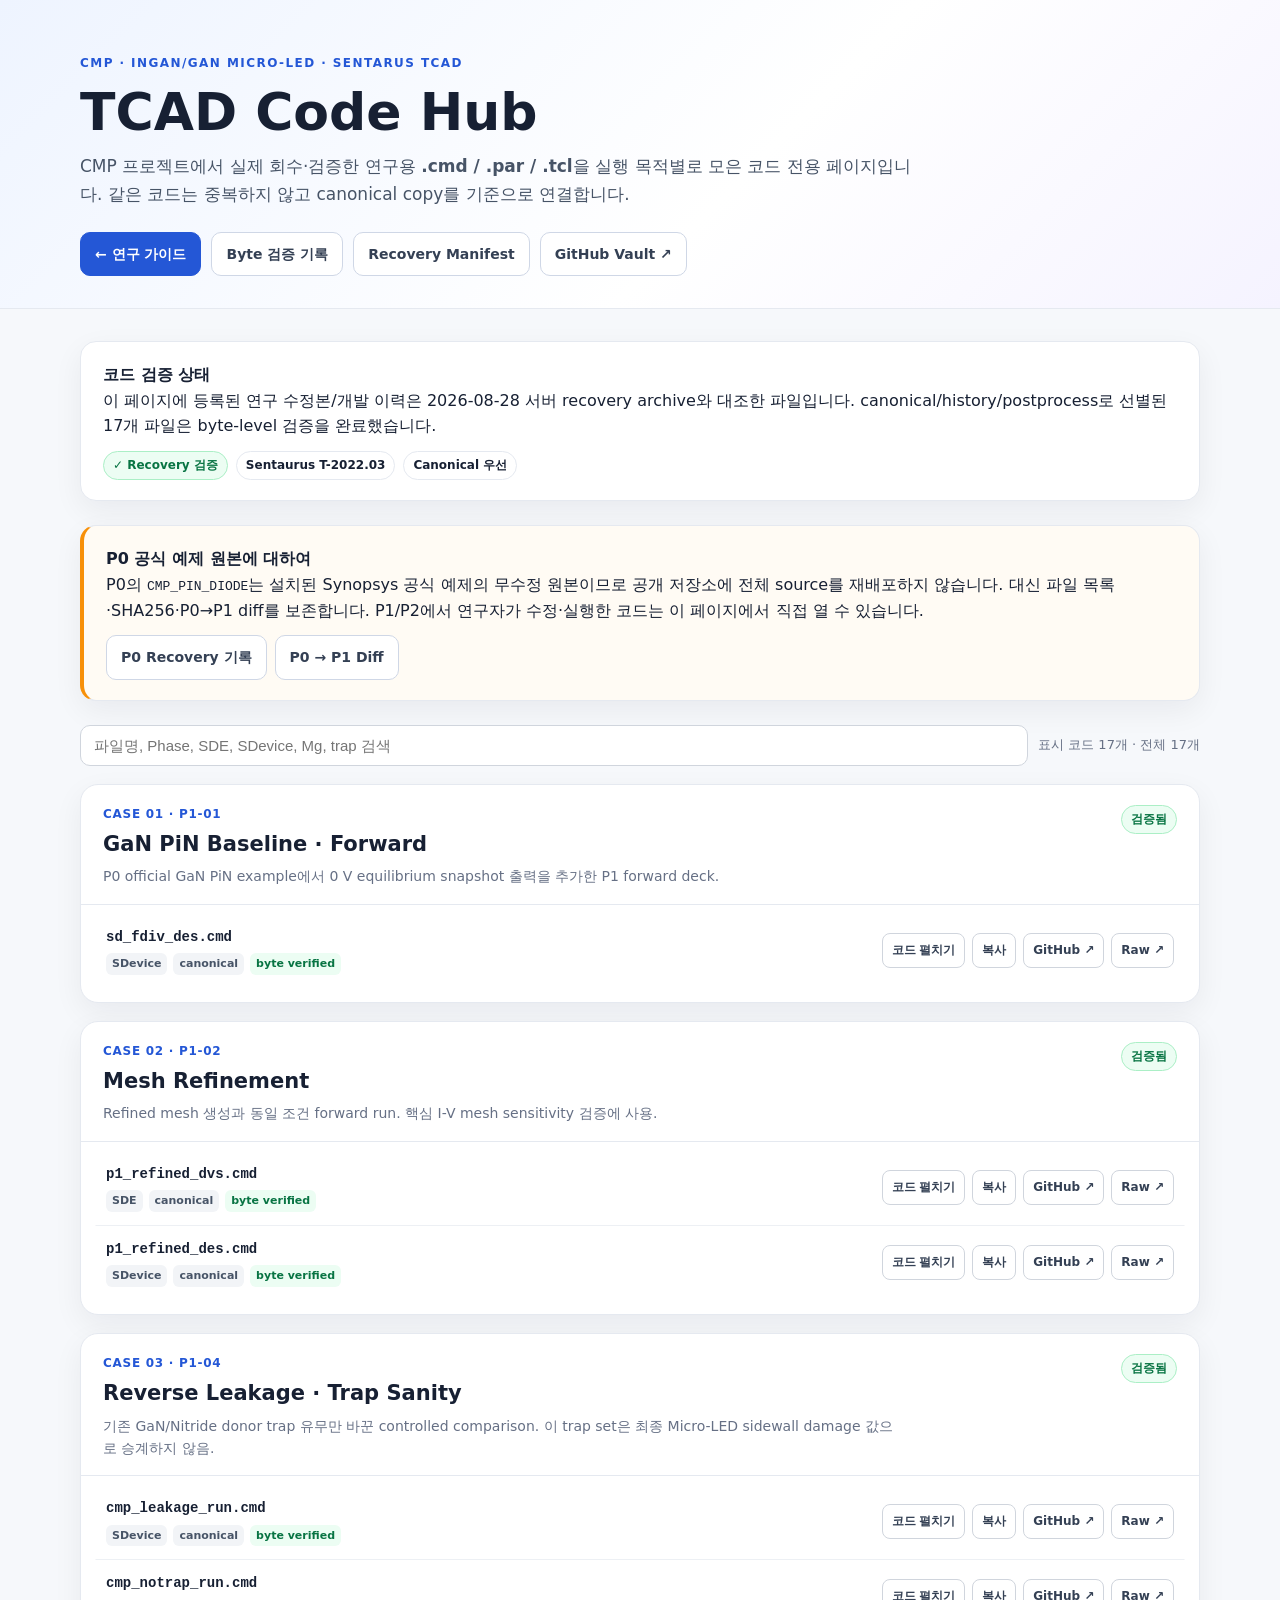
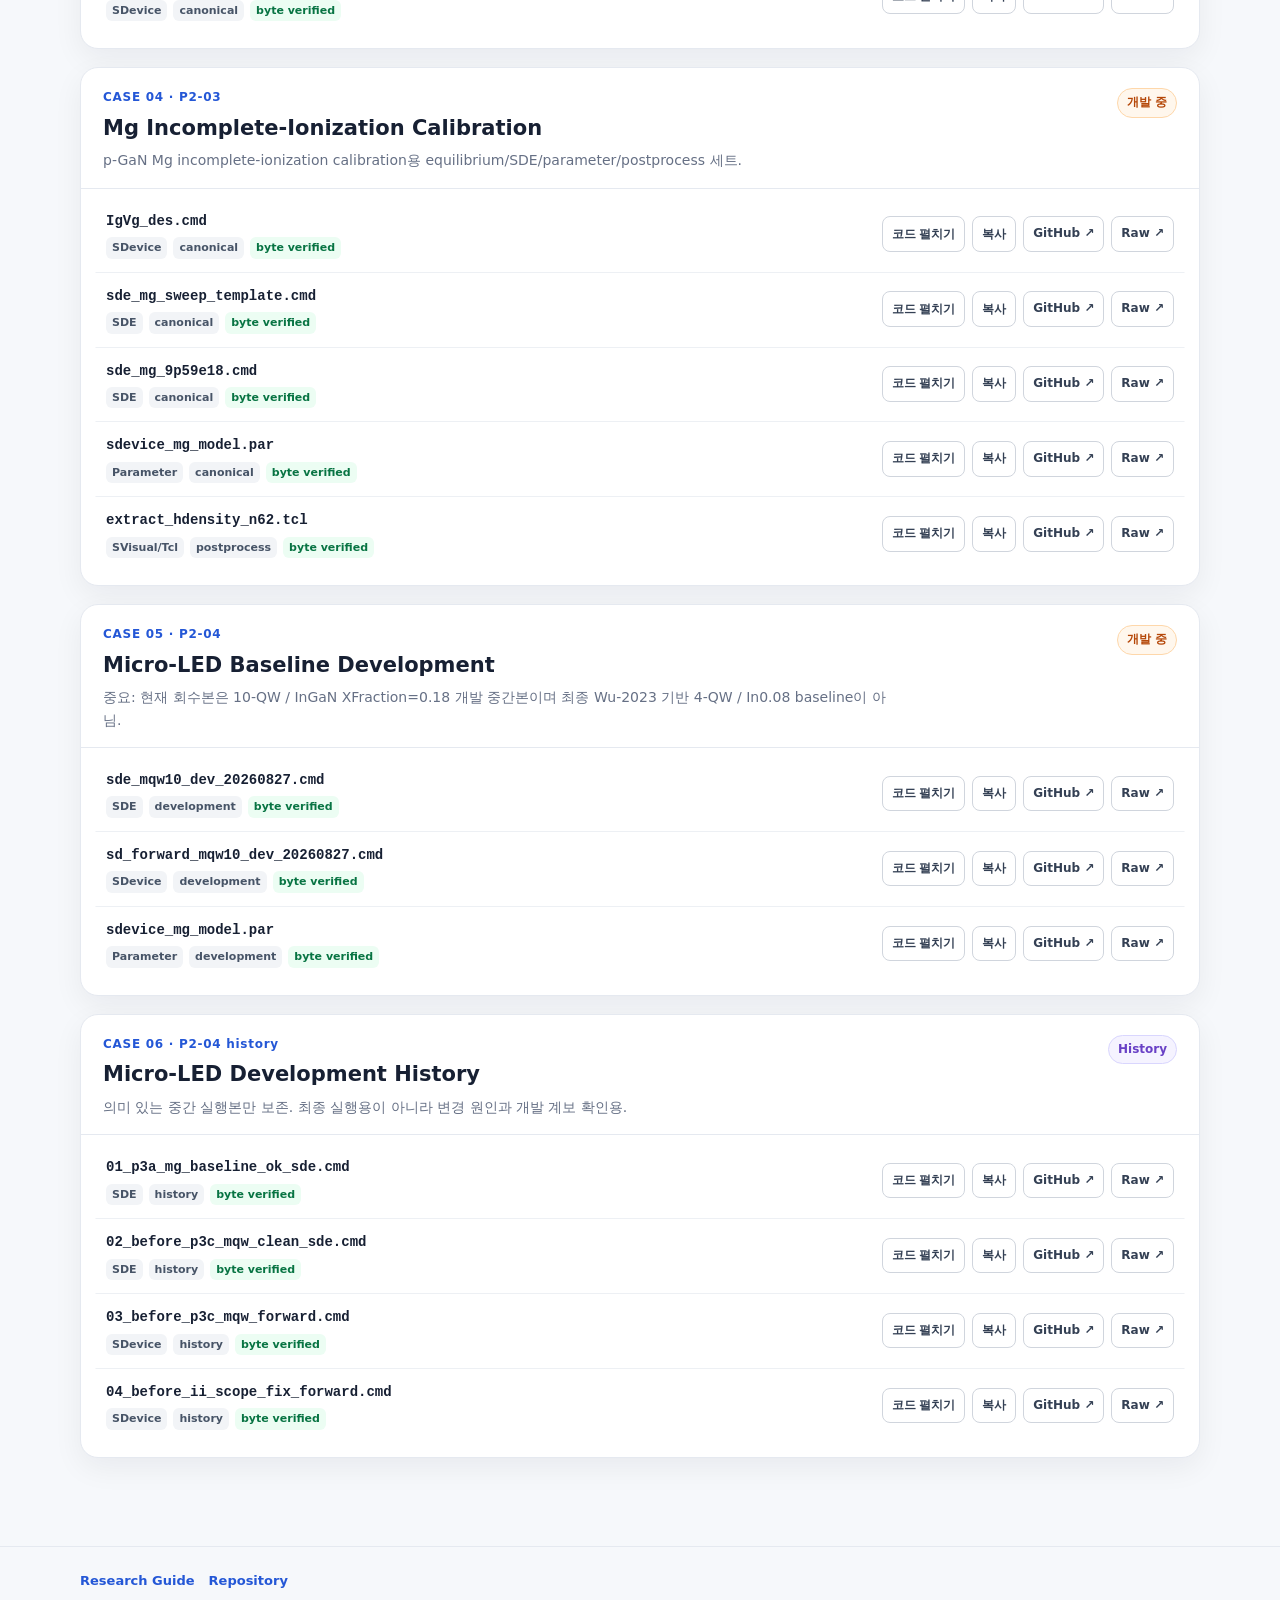
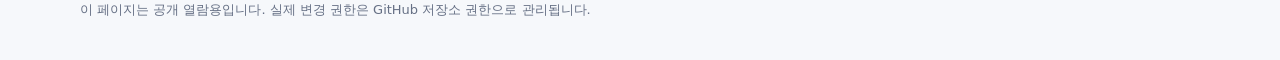
==== commit f5a033e0: "Revert code hub UI to previous CASE layout" ====
--- a/cmp-microled-code/index.html
+++ b/cmp-microled-code/index.html
@@ -3,58 +3,100 @@
 <head>
 <meta charset="utf-8" />
 <meta name="viewport" content="width=device-width, initial-scale=1" />
+<meta http-equiv="Cache-Control" content="no-cache, no-store, must-revalidate" />
 <title>CMP Micro-LED TCAD Code Hub</title>
-<meta name="description" content="Professor-facing CMP Micro-LED Sentaurus TCAD execution code hub" />
+<meta name="description" content="CMP InGaN/GaN Micro-LED Sentaurus TCAD command, parameter and Tcl code collection" />
 <style>
-:root{--bg:#f7f8fa;--card:#fff;--ink:#182230;--muted:#667085;--line:#e4e7ec;--blue:#2457d6;--bluebg:#eef4ff;--green:#067647;--greenbg:#ecfdf3;--amber:#b54708;--amberbg:#fff7ed;--gray:#475467;--shadow:0 4px 18px rgba(16,24,40,.05)}
-*{box-sizing:border-box}html{scroll-behavior:smooth}body{margin:0;background:var(--bg);color:var(--ink);font-family:Inter,Pretendard,"Noto Sans KR",system-ui,-apple-system,BlinkMacSystemFont,"Segoe UI",sans-serif;line-height:1.55}.wrap{width:min(1060px,calc(100% - 32px));margin:auto}a{color:inherit}.top{background:#fff;border-bottom:1px solid var(--line)}.top .wrap{padding:32px 0 26px}.eyebrow{font-size:12px;font-weight:800;letter-spacing:.1em;color:var(--blue)}h1{font-size:clamp(28px,4vw,42px);margin:6px 0 7px;line-height:1.15}.lead{margin:0;color:var(--muted);max-width:820px}.toprow{display:flex;flex-wrap:wrap;gap:8px;margin-top:17px;align-items:center}.btn{display:inline-flex;align-items:center;border:1px solid #d0d5dd;border-radius:8px;background:#fff;text-decoration:none;padding:8px 11px;font-size:13px;font-weight:750;color:#344054}.btn.primary{background:var(--blue);color:#fff;border-color:var(--blue)}.stat{font-size:12px;color:var(--muted);padding:5px 8px;background:#f2f4f7;border-radius:7px}main{padding:24px 0 60px}.intro{display:flex;justify-content:space-between;gap:18px;align-items:center;margin-bottom:15px}.intro h2{font-size:18px;margin:0}.intro p{margin:3px 0 0;color:var(--muted);font-size:13px}.search{width:270px;max-width:100%;border:1px solid #d0d5dd;border-radius:8px;background:#fff;padding:9px 11px;font-size:13px}.phase{background:#fff;border:1px solid var(--line);border-radius:12px;margin:0 0 12px;box-shadow:var(--shadow);overflow:hidden}.phase>summary{list-style:none;cursor:pointer;padding:17px 18px;display:flex;justify-content:space-between;align-items:center;gap:14px}.phase>summary::-webkit-details-marker,.subunit>summary::-webkit-details-marker{display:none}.phase-title{display:flex;align-items:center;gap:11px;min-width:0}.phase-id{font-weight:850;color:var(--blue);background:var(--bluebg);border-radius:7px;padding:4px 7px;font-size:12px}.phase h2{font-size:17px;margin:0}.phase-note{font-size:12px;color:var(--muted);margin-top:2px}.status{font-size:11px;font-weight:800;padding:4px 7px;border-radius:999px;white-space:nowrap}.status.complete{color:var(--green);background:var(--greenbg)}.status.progress,.status.development{color:var(--amber);background:var(--amberbg)}.status.shared,.status.pending{color:var(--gray);background:#f2f4f7}.chev{font-size:13px;color:#98a2b3;transition:.15s}.phase[open]>summary .chev,.subunit[open]>summary .chev{transform:rotate(90deg)}.phase-body{border-top:1px solid var(--line);padding:9px 12px 12px;background:#fbfcfd}.subunit{background:#fff;border:1px solid var(--line);border-radius:9px;margin:7px 0;overflow:hidden}.subunit>summary{list-style:none;cursor:pointer;padding:13px 14px;display:flex;justify-content:space-between;align-items:center;gap:12px}.sub-title{display:flex;gap:10px;align-items:center}.sub-id{font-family:"Cascadia Code",Consolas,monospace;font-size:12px;font-weight:800;color:#344054}.sub-name{font-size:14px;font-weight:760}.sub-purpose{color:var(--muted);font-size:12px;margin-top:2px}.sub-content{border-top:1px solid var(--line);padding:14px}.warning{margin:0 0 13px;border-left:3px solid #f79009;background:#fffaeb;padding:9px 11px;font-size:12px;color:#7a2e0e}.info-grid{display:grid;grid-template-columns:.9fr 1.15fr 1.15fr;gap:10px;margin-bottom:14px}.panel{border:1px solid var(--line);border-radius:8px;padding:11px;background:#fff}.panel h3{font-size:11px;text-transform:uppercase;letter-spacing:.05em;color:#667085;margin:0 0 7px}.chips{display:flex;flex-wrap:wrap;gap:5px}.chip{font-size:11px;font-weight:700;background:#f2f4f7;border-radius:6px;padding:3px 6px}.compact-list{margin:0;padding-left:16px;font-size:12px;color:#344054}.compact-list li+li{margin-top:4px}.section-title{font-size:12px;font-weight:850;margin:13px 0 7px}.flow{display:flex;flex-wrap:wrap;gap:6px;align-items:center;font-size:12px}.flow-step{border:1px solid #d0d5dd;border-radius:7px;background:#fff;padding:6px 8px}.arrow{color:#98a2b3}.files{border:1px solid var(--line);border-radius:8px;overflow:hidden}.file{background:#fff;padding:10px 11px}.file+.file{border-top:1px solid var(--line)}.file-head{display:flex;justify-content:space-between;gap:12px;align-items:center}.filename{font-family:"Cascadia Code",Consolas,monospace;font-size:12px;font-weight:800;overflow-wrap:anywhere}.role{font-size:11px;color:var(--muted);margin-top:2px}.file-actions{display:flex;gap:5px;flex-wrap:wrap;justify-content:flex-end}.mini-btn{border:1px solid #d0d5dd;border-radius:6px;background:#fff;color:#344054;padding:5px 7px;font-size:11px;font-weight:750;text-decoration:none;cursor:pointer}.code{display:none;margin:9px 0 0;background:#101828;color:#e4e7ec;border-radius:7px;padding:12px;max-height:430px;overflow:auto;white-space:pre;font-family:"Cascadia Code",Consolas,monospace;font-size:11px;line-height:1.52}.code.open{display:block}.code.error{color:#fecdca}.history{margin-top:10px;border:1px dashed #d0d5dd;border-radius:8px}.history>summary{cursor:pointer;padding:9px 11px;font-size:12px;font-weight:780;color:#475467}.records{display:flex;flex-wrap:wrap;gap:6px;margin-top:10px}.record{font-size:11px;color:var(--blue);text-decoration:none;border-bottom:1px solid #bfd0ff}.empty-code{font-size:12px;color:var(--muted);padding:9px 0}.shared-note{font-size:12px;background:#f2f4f7;border-radius:7px;padding:8px 10px;color:#475467}.hidden{display:none!important}footer{border-top:1px solid var(--line);color:var(--muted);font-size:12px;padding:20px 0 30px;background:#fff}@media(max-width:760px){.intro{align-items:flex-start;flex-direction:column}.search{width:100%}.info-grid{grid-template-columns:1fr}.file-head{align-items:flex-start;flex-direction:column}.file-actions{justify-content:flex-start}.phase-note{display:none}}
+:root{--bg:#f6f8fb;--card:#fff;--ink:#172033;--muted:#667085;--line:#e5e9f0;--blue:#2457d6;--green:#087443;--greenbg:#ecfdf3;--orange:#b54708;--orangebg:#fff7ed;--purple:#6941c6;--purplebg:#f5f3ff;--shadow:0 10px 30px rgba(16,24,40,.06)}
+*{box-sizing:border-box}body{margin:0;background:var(--bg);color:var(--ink);font-family:Inter,Pretendard,"Noto Sans KR",system-ui,-apple-system,BlinkMacSystemFont,"Segoe UI",sans-serif;line-height:1.6}.wrap{width:min(1120px,calc(100% - 32px));margin:0 auto}.hero{padding:54px 0 32px;background:linear-gradient(135deg,#eef4ff 0%,#fff 58%,#f5f3ff 100%);border-bottom:1px solid var(--line)}.eyebrow{font-size:12px;font-weight:800;letter-spacing:.12em;color:var(--blue);text-transform:uppercase}.hero h1{font-size:clamp(30px,5vw,52px);line-height:1.12;margin:10px 0 12px}.lead{max-width:850px;color:#475467;font-size:17px;margin:0}.hero-actions{display:flex;flex-wrap:wrap;gap:10px;margin-top:24px}.btn{display:inline-flex;align-items:center;gap:7px;border:1px solid #cfd7e6;border-radius:10px;background:#fff;color:#344054;text-decoration:none;padding:10px 14px;font-weight:750;font-size:14px;cursor:pointer}.btn:hover{border-color:#9eb3df;transform:translateY(-1px)}.btn.primary{background:var(--blue);color:#fff;border-color:var(--blue)}main{padding:32px 0 70px}.notice{background:#fff;border:1px solid var(--line);border-radius:16px;padding:20px 22px;box-shadow:var(--shadow);margin-bottom:24px}.warning{border-left:4px solid #f79009;background:#fffbf4}.meta-row{display:flex;flex-wrap:wrap;gap:8px;margin-top:12px}.badge{display:inline-flex;align-items:center;border-radius:999px;padding:4px 9px;font-size:12px;font-weight:800;border:1px solid var(--line);background:#fff}.badge.ok{color:var(--green);background:var(--greenbg);border-color:#abefc6}.badge.dev{color:var(--orange);background:var(--orangebg);border-color:#fed7aa}.badge.history{color:var(--purple);background:var(--purplebg);border-color:#d9d6fe}.toolbar{display:flex;gap:10px;align-items:center;margin:24px 0 18px}.search{flex:1;border:1px solid #d0d5dd;border-radius:10px;padding:11px 13px;font-size:15px;background:#fff}.count{font-size:13px;color:var(--muted);white-space:nowrap}.group{background:var(--card);border:1px solid var(--line);border-radius:18px;box-shadow:var(--shadow);margin:0 0 18px;overflow:hidden}.group-head{padding:20px 22px 16px;border-bottom:1px solid var(--line);display:flex;gap:18px;justify-content:space-between;align-items:flex-start}.group-kicker{font-size:12px;font-weight:850;color:var(--blue);letter-spacing:.06em}.group h2{margin:4px 0;font-size:21px}.group-note{margin:0;color:var(--muted);font-size:14px;max-width:800px}.file-list{padding:8px 14px 14px}.file{border:1px solid transparent;border-radius:12px;padding:12px 10px}.file+.file{border-top-color:#edf0f4;border-top-left-radius:0;border-top-right-radius:0}.file-top{display:flex;gap:12px;justify-content:space-between;align-items:center}.file-name{font-family:"Cascadia Code","SFMono-Regular",Consolas,monospace;font-size:14px;font-weight:700;overflow-wrap:anywhere}.file-sub{display:flex;flex-wrap:wrap;gap:6px;margin-top:5px}.mini{font-size:11px;font-weight:800;color:#475467;background:#f2f4f7;border-radius:6px;padding:2px 6px}.mini.verified{color:var(--green);background:var(--greenbg)}.file-actions{display:flex;flex-wrap:wrap;gap:7px;justify-content:flex-end}.smallbtn{border:1px solid #d0d5dd;border-radius:8px;background:#fff;color:#344054;padding:7px 9px;font-size:12px;font-weight:750;text-decoration:none;cursor:pointer}.smallbtn:hover{background:#f9fafb}.codebox{display:none;margin-top:11px;background:#101828;color:#e4e7ec;border-radius:10px;padding:14px;max-height:520px;overflow:auto;font-family:"Cascadia Code","SFMono-Regular",Consolas,monospace;font-size:12px;line-height:1.55;white-space:pre}.codebox.open{display:block}.codebox.loading{color:#b2ccff}.codebox.error{color:#fecdca}.empty{padding:40px;text-align:center;color:var(--muted)}footer{border-top:1px solid var(--line);padding:24px 0 40px;color:var(--muted);font-size:13px}.footlinks{display:flex;flex-wrap:wrap;gap:14px;margin-bottom:8px}.footlinks a{color:var(--blue);text-decoration:none;font-weight:750}@media(max-width:700px){.group-head,.file-top{flex-direction:column}.file-actions{justify-content:flex-start}.toolbar{align-items:stretch;flex-direction:column}.count{white-space:normal}}
 </style>
 </head>
 <body>
-<header class="top"><div class="wrap">
+<header class="hero"><div class="wrap">
   <div class="eyebrow">CMP · InGaN/GaN MICRO-LED · SENTARUS TCAD</div>
   <h1>TCAD Code Hub</h1>
-  <p class="lead">실행 코드를 <strong>Phase → Subunit</strong> 순서로 정리했습니다. Subunit을 펼치면 사용 Tool, 핵심 파라미터, 실행 순서와 실제 코드가 함께 표시됩니다.</p>
-  <div class="toprow">
-    <a class="btn primary" href="../cmp-microled-guide/">← Research Guide</a>
-    <a class="btn" href="../cmp-microled-guide/tcad-vault/2026-08-28_COMMAND_BYTE_VERIFICATION.md">Verification Record</a>
-    <span class="stat">Sentaurus T-2022.03</span><span class="stat">Research code 17 files · byte verified</span>
+  <p class="lead">CMP 프로젝트에서 실제 회수·검증한 연구용 <strong>.cmd / .par / .tcl</strong>을 실행 목적별로 모은 코드 전용 페이지입니다. 같은 코드는 중복하지 않고 canonical copy를 기준으로 연결합니다.</p>
+  <div class="hero-actions">
+    <a class="btn primary" href="../cmp-microled-guide/">← 연구 가이드</a>
+    <a class="btn" href="../cmp-microled-guide/tcad-vault/2026-08-28_COMMAND_BYTE_VERIFICATION.md">Byte 검증 기록</a>
+    <a class="btn" href="../cmp-microled-guide/tcad-vault/2026-08-28_COMMAND_RECOVERY_MANIFEST.md">Recovery Manifest</a>
+    <a class="btn" href="https://github.com/TaekGyu0801/LEE-TAEK-GYU.github.io/tree/main/cmp-microled-guide/tcad-vault" target="_blank" rel="noopener">GitHub Vault ↗</a>
   </div>
 </div></header>
 <main class="wrap">
-  <div class="intro"><div><h2>Execution Sets</h2><p>같은 코드가 여러 분석에 사용된 경우 중복하지 않고 shared reference로 표시합니다.</p></div><input id="search" class="search" type="search" placeholder="Phase, Subunit, Tool, parameter 검색" /></div>
-  <div id="phaseList">불러오는 중…</div>
+  <section class="notice">
+    <strong>코드 검증 상태</strong><br>
+    이 페이지에 등록된 연구 수정본/개발 이력은 2026-08-28 서버 recovery archive와 대조한 파일입니다. canonical/history/postprocess로 선별된 17개 파일은 byte-level 검증을 완료했습니다.
+    <div class="meta-row"><span class="badge ok">✓ Recovery 검증</span><span class="badge">Sentaurus T-2022.03</span><span class="badge">Canonical 우선</span></div>
+  </section>
+  <section class="notice warning">
+    <strong>P0 공식 예제 원본에 대하여</strong><br>
+    P0의 <code>CMP_PIN_DIODE</code>는 설치된 Synopsys 공식 예제의 무수정 원본이므로 공개 저장소에 전체 source를 재배포하지 않습니다. 대신 파일 목록·SHA256·P0→P1 diff를 보존합니다. P1/P2에서 연구자가 수정·실행한 코드는 이 페이지에서 직접 열 수 있습니다.
+    <div class="meta-row"><a class="btn" href="../cmp-microled-guide/tcad-vault/P0/P0-02/README.md">P0 Recovery 기록</a><a class="btn" href="../cmp-microled-guide/tcad-vault/P0/P0-02/P0_TO_P1_DIFF.md">P0 → P1 Diff</a></div>
+  </section>
+  <div class="toolbar"><input id="search" class="search" type="search" placeholder="파일명, Phase, SDE, SDevice, Mg, trap 검색" /><div id="count" class="count">불러오는 중…</div></div>
+  <div id="groups"><div class="empty">코드 목록 불러오는 중…</div></div>
 </main>
-<footer><div class="wrap">공개 열람용 코드 인덱스입니다. P0의 무수정 Synopsys vendor source는 재배포하지 않고 provenance/SHA만 제공합니다.</div></footer>
+<footer><div class="wrap"><div class="footlinks"><a href="../cmp-microled-guide/">Research Guide</a><a href="https://github.com/TaekGyu0801/LEE-TAEK-GYU.github.io" target="_blank" rel="noopener">Repository</a></div><div>이 페이지는 공개 열람용입니다. 실제 변경 권한은 GitHub 저장소 권한으로 관리됩니다.</div></div></footer>
 <script>
-const repo='TaekGyu0801/LEE-TAEK-GYU.github.io',branch='main';
-const root=document.getElementById('phaseList'),search=document.getElementById('search');
-let manifest;
-const esc=s=>String(s??'').replace(/[&<>"']/g,c=>({'&':'&amp;','<':'&lt;','>':'&gt;','"':'&quot;',"'":'&#039;'}[c]));
-const gh=p=>`https://github.com/${repo}/blob/${branch}/${p}`;
-const raw=p=>`https://raw.githubusercontent.com/${repo}/${branch}/${p}`;
-const api=p=>`https://api.github.com/repos/${repo}/contents/${p.split('/').map(encodeURIComponent).join('/')}?ref=${branch}`;
-const local=p=>`../${p}`;
-function statusClass(s){return s==='complete'?'complete':s==='in-progress'?'progress':s==='development'?'development':s==='shared'?'shared':'pending'}
-function statusText(s){return ({complete:'완료','in-progress':'진행 중',development:'개발본',shared:'공유 코드',pending:'대기'})[s]||s}
-function fileHTML(f){return `<div class="file" data-path="${esc(f.path)}"><div class="file-head"><div><div class="filename">${esc(f.name)}</div><div class="role">${esc(f.type)} · ${esc(f.role||f.state||'')}</div></div><div class="file-actions"><button class="mini-btn view" type="button">코드 보기</button><button class="mini-btn copy" type="button">복사</button><a class="mini-btn" href="${gh(f.path)}" target="_blank" rel="noopener">GitHub ↗</a><a class="mini-btn" href="${raw(f.path)}" target="_blank" rel="noopener">Raw ↗</a></div></div><pre class="code"></pre></div>`}
-function recordsHTML(items=[]){if(!items.length)return'';return `<div class="records">${items.map(r=>`<a class="record" href="${local(r.path)}" target="_blank" rel="noopener">${esc(r.label)} ↗</a>`).join('')}</div>`}
-function subunitHTML(s){
- const files=s.files||[],history=s.history||[];
- const fileBlock=files.length?`<div class="section-title">실행 코드</div><div class="files">${files.map(fileHTML).join('')}</div>`:`<div class="empty-code">별도 실행 코드 없음${s.sharedFrom?` · <strong>${esc(s.sharedFrom)}</strong> 코드 재사용`:''}</div>`;
- const historyBlock=history.length?`<details class="history"><summary>Development history · ${history.length} files</summary><div class="files">${history.map(fileHTML).join('')}</div></details>`:'';
- const shared=s.sharedFrom?`<div class="shared-note">동일 실행 deck 재사용: <strong>${esc(s.sharedFrom)}</strong> · 중복 파일을 만들지 않습니다.</div>`:'';
- const warn=s.warning?`<div class="warning"><strong>주의</strong> · ${esc(s.warning)}</div>`:'';
- const flow=(s.execution||[]).map((x,i)=>`${i?'<span class="arrow">→</span>':''}<span class="flow-step">${esc(x)}</span>`).join('');
- return `<details class="subunit" data-search="${esc(`${s.id} ${s.title} ${s.purpose} ${(s.tools||[]).join(' ')} ${(s.parameters||[]).join(' ')}`.toLowerCase())}"><summary><div><div class="sub-title"><span class="sub-id">${esc(s.id)}</span><span class="sub-name">${esc(s.title)}</span></div><div class="sub-purpose">${esc(s.purpose)}</div></div><div style="display:flex;gap:8px;align-items:center"><span class="status ${statusClass(s.status)}">${statusText(s.status)}</span><span class="chev">▶</span></div></summary><div class="sub-content">${warn}${shared}<div class="info-grid"><div class="panel"><h3>Tool</h3><div class="chips">${(s.tools||[]).map(x=>`<span class="chip">${esc(x)}</span>`).join('')}</div></div><div class="panel"><h3>Key Parameters</h3><ul class="compact-list">${(s.parameters||[]).map(x=>`<li>${esc(x)}</li>`).join('')}</ul></div><div class="panel"><h3>Execution Flow</h3><div class="flow">${flow}</div></div></div>${fileBlock}${historyBlock}${recordsHTML(s.records||[])}</div></details>`
+const repo='TaekGyu0801/LEE-TAEK-GYU.github.io';
+const branch='main';
+let manifest=null;
+const groupsEl=document.getElementById('groups');
+const searchEl=document.getElementById('search');
+const countEl=document.getElementById('count');
+const esc=s=>String(s).replace(/[&<>"']/g,c=>({'&':'&amp;','<':'&lt;','>':'&gt;','"':'&quot;',"'":'&#039;'}[c]));
+function statusBadge(s){if(s==='verified')return '<span class="badge ok">검증됨</span>';if(s==='development'||s==='in-progress')return '<span class="badge dev">개발 중</span>';return '<span class="badge history">History</span>'}
+function gh(path){return `https://github.com/${repo}/blob/${branch}/${path}`}
+function raw(path){return `https://raw.githubusercontent.com/${repo}/${branch}/${path}`}
+function api(path){return `https://api.github.com/repos/${repo}/contents/${path.split('/').map(encodeURIComponent).join('/')}?ref=${branch}`}
+function render(q=''){
+ const query=q.trim().toLowerCase();let visibleFiles=0;let html='';
+ for(const g of manifest.groups){
+  const files=g.files.filter(f=>!query||`${g.phase} ${g.title} ${g.note} ${f.name} ${f.type} ${f.state}`.toLowerCase().includes(query));
+  if(!files.length)continue;visibleFiles+=files.length;
+  html+=`<section class="group"><div class="group-head"><div><div class="group-kicker">CASE ${esc(g.id)} · ${esc(g.phase)}</div><h2>${esc(g.title)}</h2><p class="group-note">${esc(g.note)}</p></div>${statusBadge(g.status)}</div><div class="file-list">`;
+  for(const f of files){html+=`<article class="file" data-path="${esc(f.path)}"><div class="file-top"><div><div class="file-name">${esc(f.name)}</div><div class="file-sub"><span class="mini">${esc(f.type)}</span><span class="mini">${esc(f.state)}</span>${f.verified?'<span class="mini verified">byte verified</span>':''}</div></div><div class="file-actions"><button class="smallbtn view" type="button">코드 펼치기</button><button class="smallbtn copy" type="button">복사</button><a class="smallbtn" href="${gh(f.path)}" target="_blank" rel="noopener">GitHub ↗</a><a class="smallbtn" href="${raw(f.path)}" target="_blank" rel="noopener">Raw ↗</a></div></div><pre class="codebox"></pre></article>`}
+  html+='</div></section>';
+ }
+ groupsEl.innerHTML=html||'<div class="empty">검색 결과가 없습니다.</div>';
+ countEl.textContent=`표시 코드 ${visibleFiles}개 · 전체 ${manifest.groups.reduce((n,g)=>n+g.files.length,0)}개`;
+ wire();
 }
-function phaseHTML(p){return `<details class="phase" data-phase="${esc(p.id)}"><summary><div class="phase-title"><span class="phase-id">${esc(p.id)}</span><div><h2>${esc(p.title)}</h2><div class="phase-note">${esc(p.note)}</div></div></div><div style="display:flex;gap:8px;align-items:center"><span class="status ${statusClass(p.status)}">${statusText(p.status)}</span><span class="chev">▶</span></div></summary><div class="phase-body">${p.subunits.map(subunitHTML).join('')}</div></details>`}
-function render(){root.innerHTML=manifest.phases.map(phaseHTML).join('');wireFiles()}
-function decode64(v){const b=atob((v||'').replace(/\s/g,'')),bytes=Uint8Array.from(b,c=>c.charCodeAt(0));return new TextDecoder('utf-8').decode(bytes)}
-async function loadCode(article){const box=article.querySelector('.code');if(box.dataset.loaded==='1')return box.textContent;const p=article.dataset.path;box.classList.add('open');box.textContent='코드 불러오는 중…';try{const r=await fetch(`${raw(p)}?v=${Date.now()}`,{cache:'no-store'});if(r.ok){const t=await r.text();box.textContent=t;box.dataset.loaded='1';return t}}catch(e){}try{const r=await fetch(`${api(p)}&v=${Date.now()}`,{cache:'no-store'});if(!r.ok)throw new Error(`HTTP ${r.status}`);const d=await r.json(),t=d.encoding==='base64'?decode64(d.content):String(d.content||'');if(!t)throw new Error('empty');box.textContent=t;box.dataset.loaded='1';return t}catch(e){box.classList.add('error');box.textContent='코드를 자동으로 불러오지 못했습니다. GitHub 또는 Raw 버튼을 사용해 주세요.';throw e}}
-function wireFiles(){document.querySelectorAll('.file').forEach(a=>{const box=a.querySelector('.code'),view=a.querySelector('.view'),copy=a.querySelector('.copy');view?.addEventListener('click',async()=>{if(box.classList.contains('open')&&box.dataset.loaded==='1'){box.classList.remove('open');view.textContent='코드 보기';return}box.classList.add('open');view.textContent='코드 닫기';try{await loadCode(a)}catch(e){}});copy?.addEventListener('click',async()=>{try{const t=await loadCode(a);await navigator.clipboard.writeText(t);copy.textContent='복사됨 ✓';setTimeout(()=>copy.textContent='복사',1200)}catch(e){copy.textContent='복사 실패'}})})}
-search.addEventListener('input',()=>{const q=search.value.trim().toLowerCase();document.querySelectorAll('.phase').forEach(p=>{let visible=0;p.querySelectorAll('.subunit').forEach(s=>{const ok=!q||s.dataset.search.includes(q);s.classList.toggle('hidden',!ok);if(ok)visible++});p.classList.toggle('hidden',visible===0);if(q&&visible)p.open=true})});
-fetch(`code-manifest.json?v=${Date.now()}`,{cache:'no-store'}).then(r=>{if(!r.ok)throw new Error(r.status);return r.json()}).then(m=>{manifest=m;render()}).catch(()=>root.innerHTML='<div class="shared-note">코드 목록을 불러오지 못했습니다. 잠시 후 새로고침해 주세요.</div>');
+function decodeBase64Utf8(value){const binary=atob(value.replace(/\s/g,''));const bytes=Uint8Array.from(binary,c=>c.charCodeAt(0));return new TextDecoder('utf-8').decode(bytes)}
+async function getCode(article){
+ const box=article.querySelector('.codebox');
+ if(box.dataset.loaded==='1')return box.textContent;
+ const path=article.dataset.path;
+ box.classList.add('open','loading');box.classList.remove('error');box.textContent='코드 불러오는 중…';
+ try{
+  const r=await fetch(`${raw(path)}?v=${Date.now()}`,{cache:'no-store'});
+  if(r.ok){const text=await r.text();box.textContent=text;box.dataset.loaded='1';box.classList.remove('loading');return text}
+ }catch(e){}
+ try{
+  const r=await fetch(`${api(path)}&v=${Date.now()}`,{cache:'no-store',headers:{'Accept':'application/vnd.github+json'}});
+  if(!r.ok)throw new Error(`GitHub API HTTP ${r.status}`);
+  const data=await r.json();
+  const text=data.encoding==='base64'?decodeBase64Utf8(data.content||''):String(data.content||'');
+  if(!text)throw new Error('empty content');
+  box.textContent=text;box.dataset.loaded='1';box.classList.remove('loading');return text;
+ }catch(e){box.classList.remove('loading');box.classList.add('error');box.textContent=`코드를 자동으로 불러오지 못했습니다.\n오른쪽의 GitHub 또는 Raw 버튼으로 열어 주세요.\n\n오류: ${e.message}`;throw e}
+}
+function wire(){
+ document.querySelectorAll('.file').forEach(article=>{
+  const view=article.querySelector('.view');const copy=article.querySelector('.copy');const box=article.querySelector('.codebox');
+  view?.addEventListener('click',async()=>{
+   if(box.classList.contains('open')&&box.dataset.loaded==='1'){box.classList.remove('open');view.textContent='코드 펼치기';return}
+   box.classList.add('open');view.textContent='코드 접기';try{await getCode(article)}catch(e){}
+  });
+  copy?.addEventListener('click',async()=>{try{const text=await getCode(article);await navigator.clipboard.writeText(text);copy.textContent='복사됨 ✓';setTimeout(()=>copy.textContent='복사',1200)}catch(e){copy.textContent='복사 실패';setTimeout(()=>copy.textContent='복사',1500)}});
+ });
+}
+async function init(){
+ try{const r=await fetch(`code-manifest.json?v=${Date.now()}`,{cache:'no-store'});if(!r.ok)throw new Error(`HTTP ${r.status}`);manifest=await r.json();render()}catch(e){groupsEl.innerHTML=`<div class="empty">코드 목록을 불러오지 못했습니다.<br>${esc(e.message)}</div>`}
+}
+searchEl.addEventListener('input',()=>manifest&&render(searchEl.value));
+init();
 </script>
 </body>
 </html>
